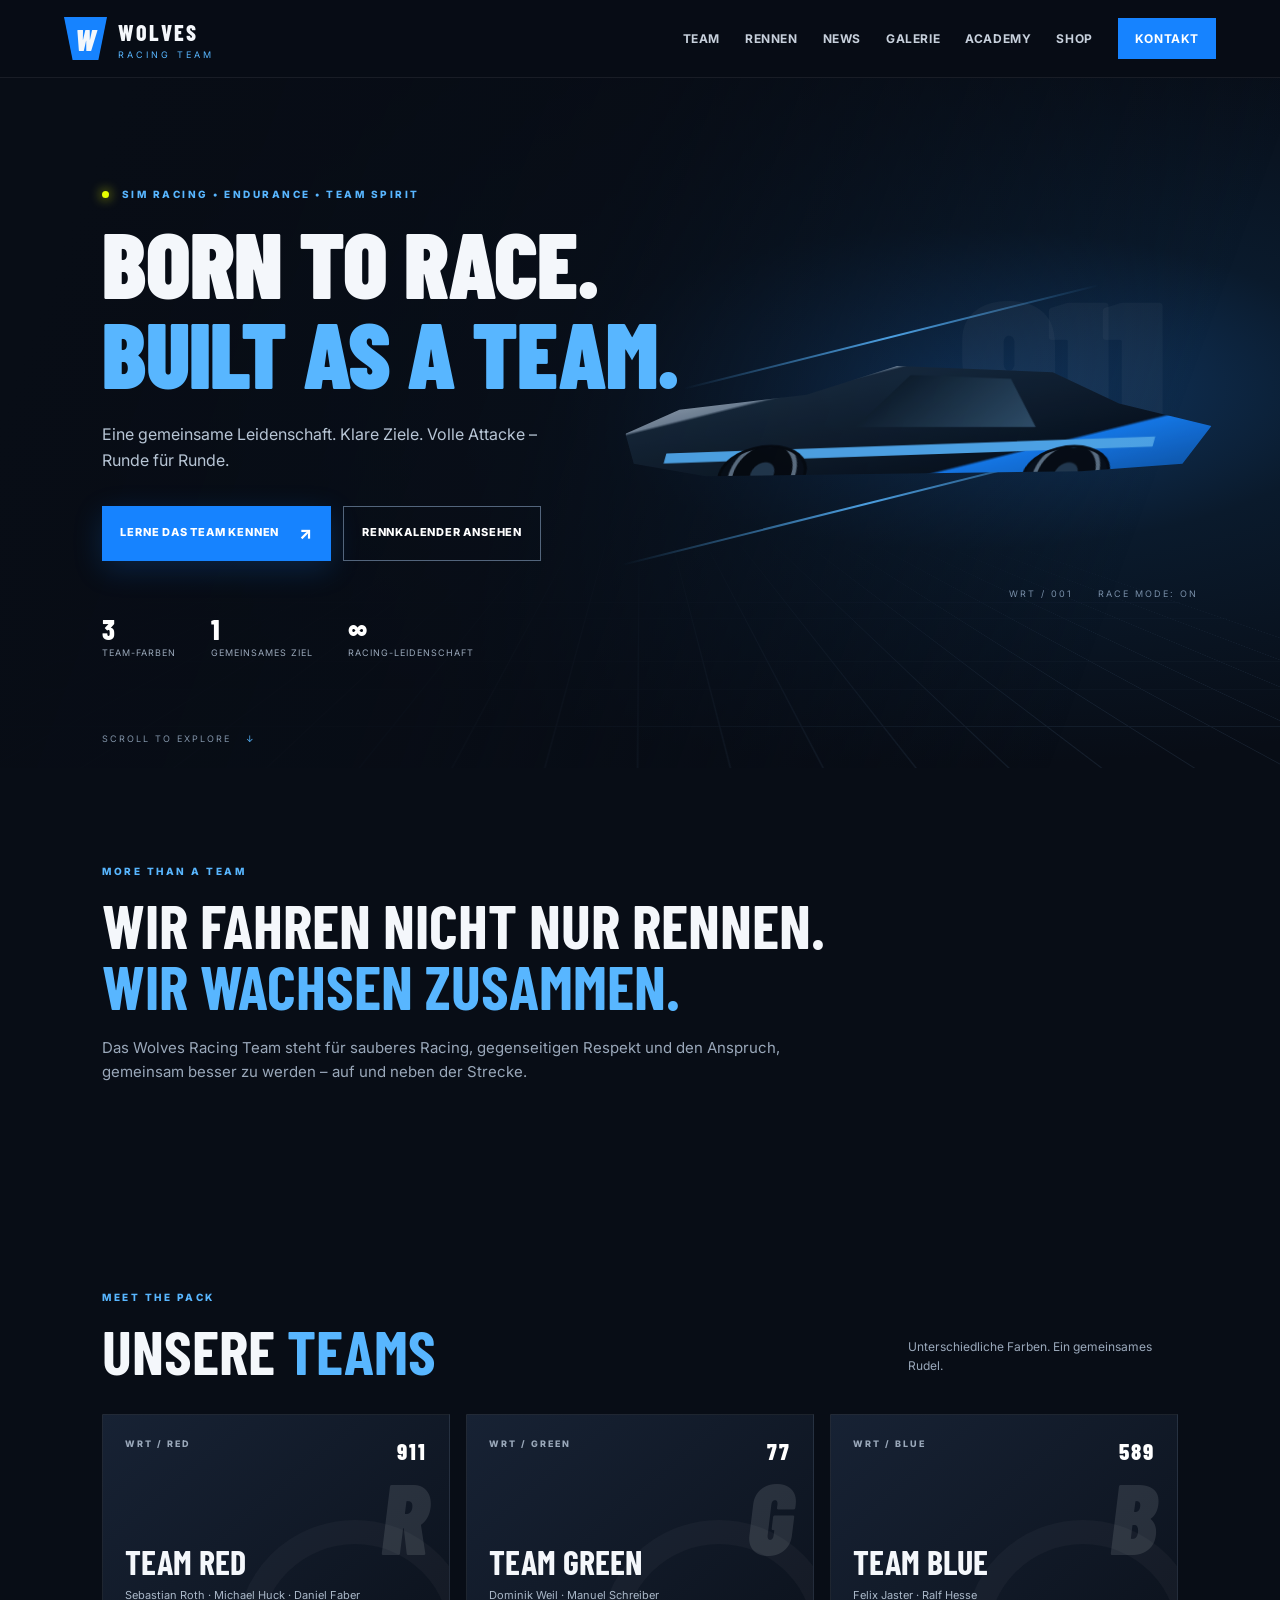
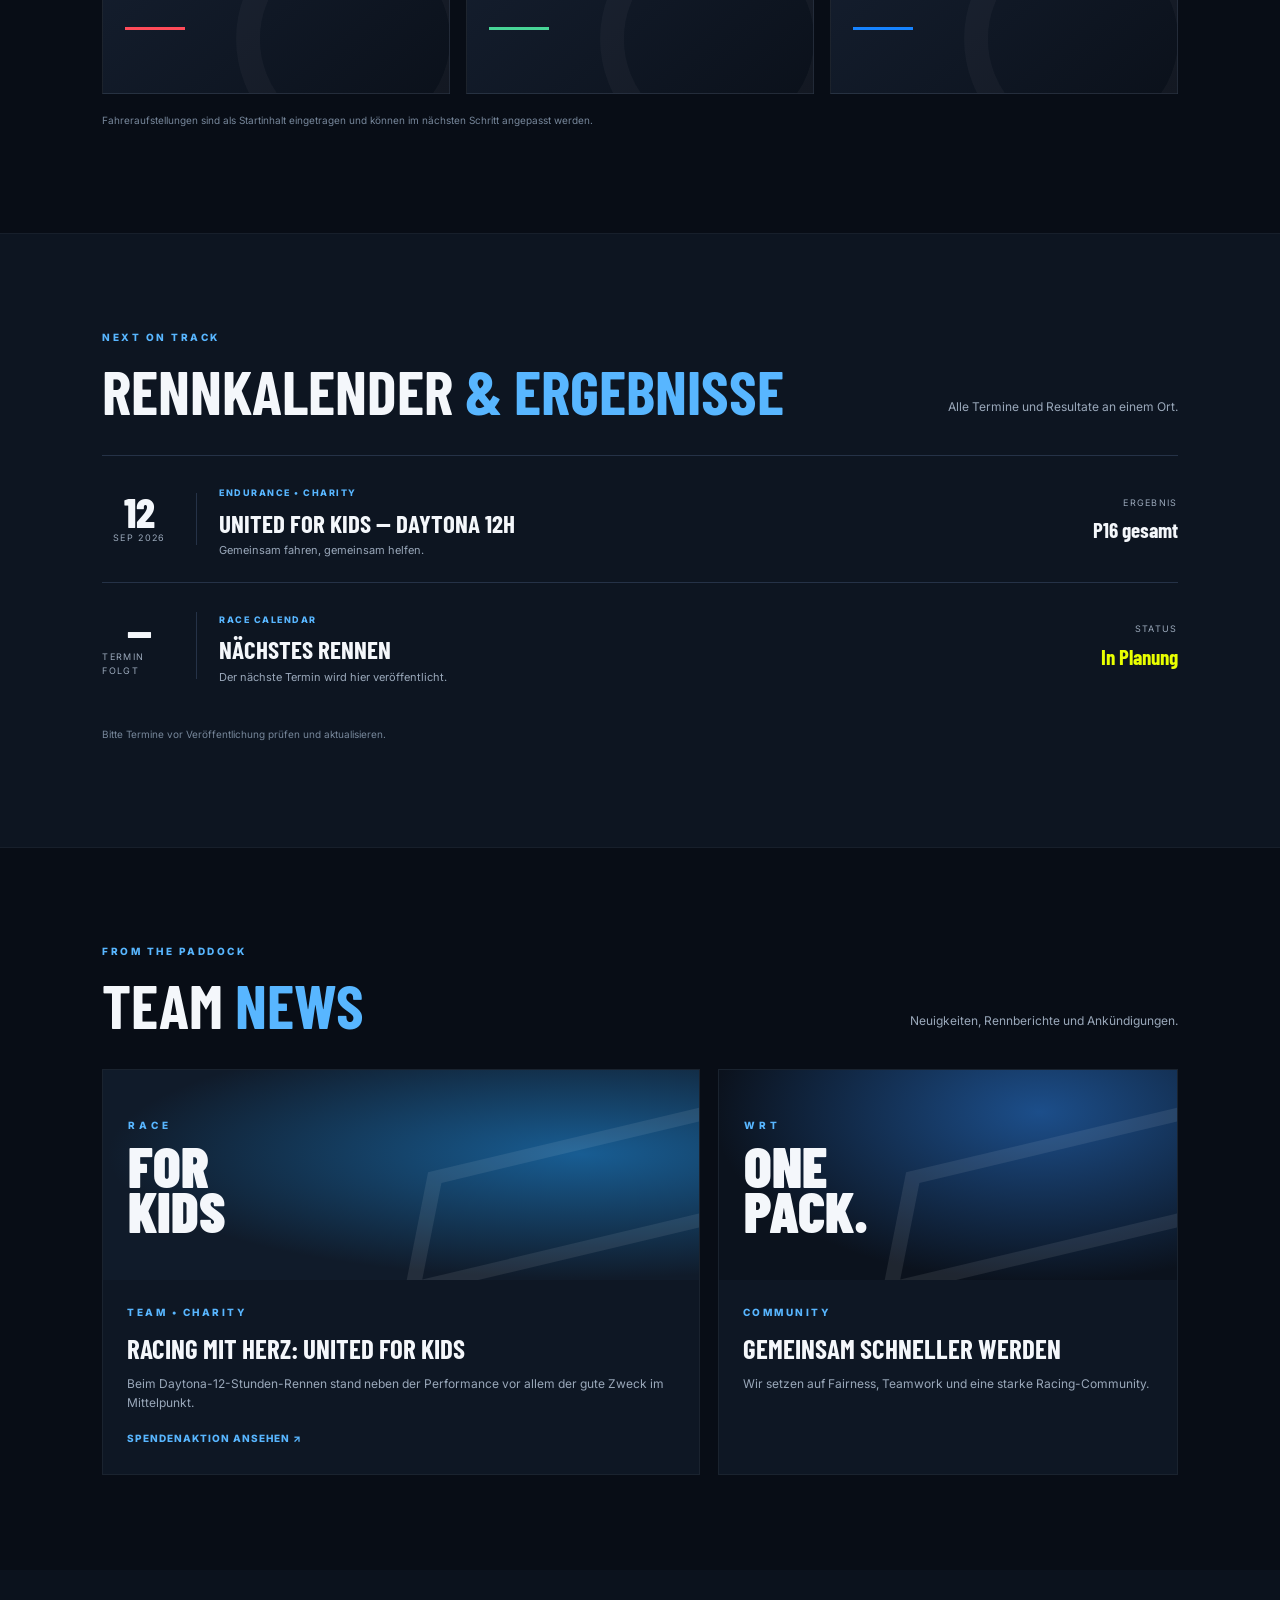
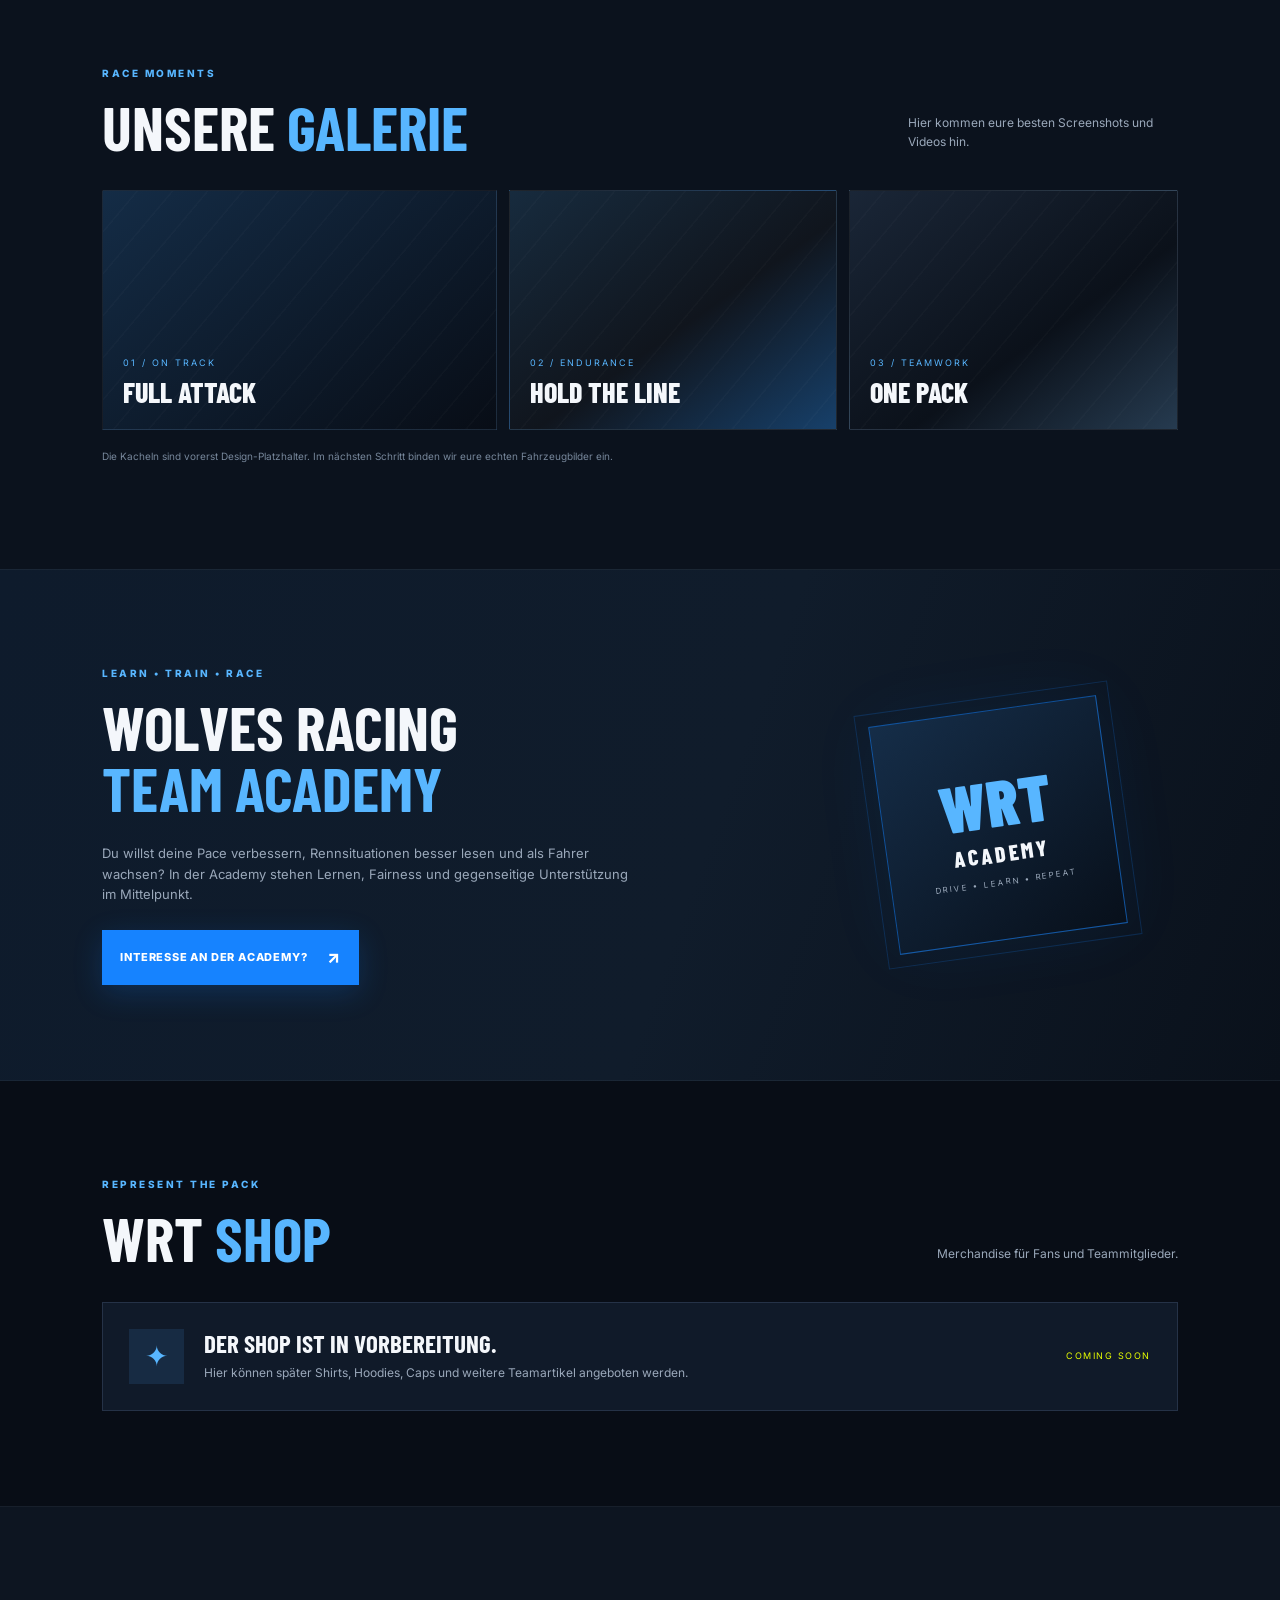
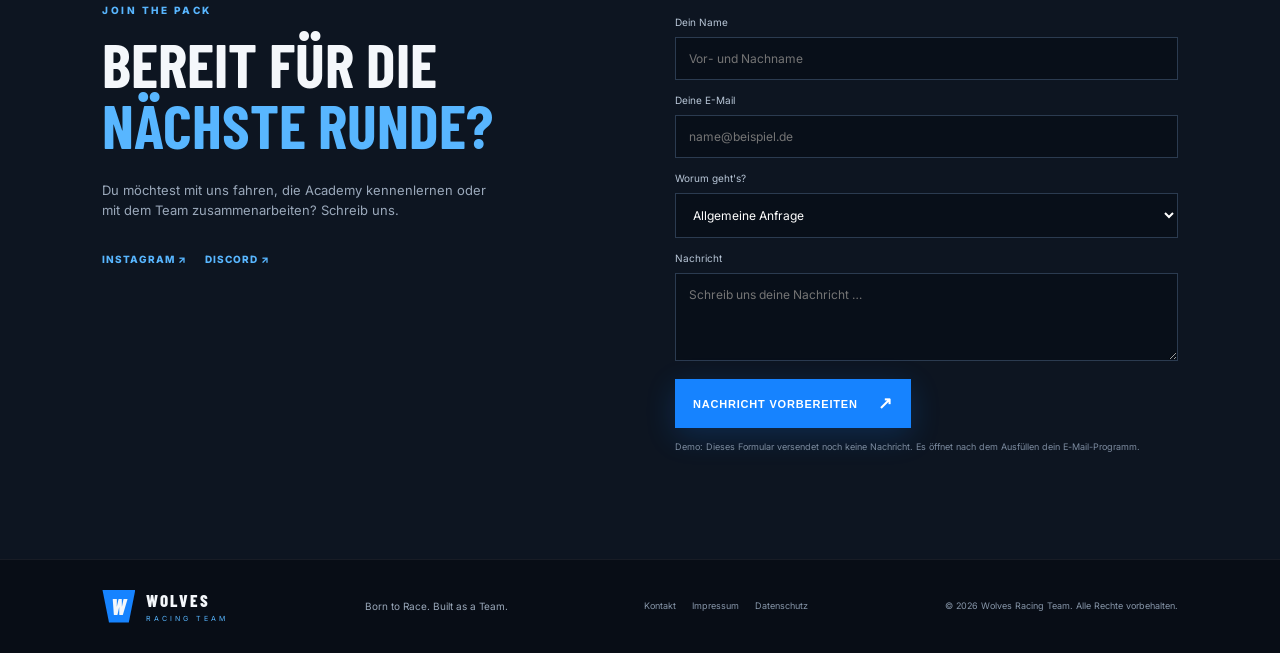
==== index.html @ 98a07db0 "Add files via upload" ====
<!doctype html>
<html lang="de">
<head>
  <meta charset="utf-8">
  <meta name="viewport" content="width=device-width, initial-scale=1">
  <meta name="theme-color" content="#080d16">
  <meta name="description" content="Wolves Racing Team – Sim Racing, Motorsport-Leidenschaft und Teamgeist.">
  <title>Wolves Racing Team | Born to Race</title>
  <link rel="stylesheet" href="styles.css">
</head>
<body>
  <header class="site-header">
    <a class="brand" href="#home" aria-label="Wolves Racing Team Startseite">
      <span class="brand-mark">W</span>
      <span class="brand-copy"><strong>WOLVES</strong><small>RACING TEAM</small></span>
    </a>
    <button class="menu-toggle" aria-expanded="false" aria-controls="main-nav">Menü <span>☰</span></button>
    <nav id="main-nav" class="main-nav">
      <a href="#team">Team</a><a href="#events">Rennen</a><a href="#news">News</a>
      <a href="#gallery">Galerie</a><a href="#academy">Academy</a><a href="#shop">Shop</a><a class="nav-cta" href="#contact">Kontakt</a>
    </nav>
  </header>

  <main>
    <section id="home" class="hero">
      <div class="hero-grid"></div>
      <div class="hero-content">
        <p class="eyebrow"><span class="live-dot"></span> SIM RACING • ENDURANCE • TEAM SPIRIT</p>
        <h1>BORN TO RACE.<br><em>BUILT AS A TEAM.</em></h1>
        <p class="hero-intro">Eine gemeinsame Leidenschaft. Klare Ziele. Volle Attacke – Runde für Runde.</p>
        <div class="hero-actions">
          <a class="button button-primary" href="#team">Lerne das Team kennen <span>↗</span></a>
          <a class="button button-ghost" href="#events">Rennkalender ansehen</a>
        </div>
        <div class="hero-stats">
          <div><strong>3</strong><span>Team-Farben</span></div>
          <div><strong>1</strong><span>Gemeinsames Ziel</span></div>
          <div><strong>∞</strong><span>Racing-Leidenschaft</span></div>
        </div>
      </div>
      <div class="hero-visual" aria-label="Dekorative Rennwagen-Grafik">
        <div class="speed-line speed-line-one"></div><div class="speed-line speed-line-two"></div>
        <div class="car-number">911</div>
        <div class="car-shape"><div class="car-window"></div><div class="car-stripe"></div><div class="car-wheel wheel-one"></div><div class="car-wheel wheel-two"></div></div>
        <div class="visual-caption"><span>WRT / 001</span><span>RACE MODE: ON</span></div>
      </div>
      <a class="scroll-cue" href="#team">SCROLL TO EXPLORE <span>↓</span></a>
    </section>

    <section class="intro section-wrap">
      <p class="eyebrow">MORE THAN A TEAM</p>
      <h2>Wir fahren nicht nur Rennen.<br><span>Wir wachsen zusammen.</span></h2>
      <p class="section-lead">Das Wolves Racing Team steht für sauberes Racing, gegenseitigen Respekt und den Anspruch, gemeinsam besser zu werden – auf und neben der Strecke.</p>
    </section>

    <section id="team" class="section-wrap">
      <div class="section-heading"><div><p class="eyebrow">MEET THE PACK</p><h2>Unsere <span>Teams</span></h2></div><p>Unterschiedliche Farben. Ein gemeinsames Rudel.</p></div>
      <div class="team-grid">
        <article class="team-card red"><div class="team-top"><span>WRT / RED</span><b>911</b></div><div class="team-emblem">R</div><h3>Team Red</h3><p>Sebastian Roth · Michael Huck · Daniel Faber</p><span class="team-line"></span></article>
        <article class="team-card green"><div class="team-top"><span>WRT / GREEN</span><b>77</b></div><div class="team-emblem">G</div><h3>Team Green</h3><p>Dominik Weil · Manuel Schreiber</p><span class="team-line"></span></article>
        <article class="team-card blue"><div class="team-top"><span>WRT / BLUE</span><b>589</b></div><div class="team-emblem">B</div><h3>Team Blue</h3><p>Felix Jaster · Ralf Hesse</p><span class="team-line"></span></article>
      </div>
      <p class="small-note">Fahreraufstellungen sind als Startinhalt eingetragen und können im nächsten Schritt angepasst werden.</p>
    </section>

    <section id="events" class="dark-section">
      <div class="section-wrap">
        <div class="section-heading"><div><p class="eyebrow">NEXT ON TRACK</p><h2>Rennkalender <span>& Ergebnisse</span></h2></div><p>Alle Termine und Resultate an einem Ort.</p></div>
        <div class="event-row"><div class="event-date"><strong>12</strong><span>SEP 2026</span></div><div class="event-main"><span class="event-tag">ENDURANCE • CHARITY</span><h3>United for Kids — Daytona 12H</h3><p>Gemeinsam fahren, gemeinsam helfen.</p></div><div class="event-result"><span>ERGEBNIS</span><strong>P16 gesamt</strong></div></div>
        <div class="event-row"><div class="event-date"><strong>—</strong><span>TERMIN FOLGT</span></div><div class="event-main"><span class="event-tag">RACE CALENDAR</span><h3>Nächstes Rennen</h3><p>Der nächste Termin wird hier veröffentlicht.</p></div><div class="event-result"><span>STATUS</span><strong class="upcoming">In Planung</strong></div></div>
        <p class="small-note">Bitte Termine vor Veröffentlichung prüfen und aktualisieren.</p>
      </div>
    </section>

    <section id="news" class="section-wrap">
      <div class="section-heading"><div><p class="eyebrow">FROM THE PADDOCK</p><h2>Team <span>News</span></h2></div><p>Neuigkeiten, Rennberichte und Ankündigungen.</p></div>
      <div class="news-grid">
        <article class="news-card news-feature"><div class="news-art art-charity"><span>RACE</span><strong>FOR<br>KIDS</strong></div><div class="news-body"><p class="eyebrow">TEAM • CHARITY</p><h3>Racing mit Herz: United for Kids</h3><p>Beim Daytona-12-Stunden-Rennen stand neben der Performance vor allem der gute Zweck im Mittelpunkt.</p><a href="https://betterplace.org/spenden/unitedforkids" target="_blank" rel="noopener">Spendenaktion ansehen ↗</a></div></article>
        <article class="news-card"><div class="news-art art-blue"><span>WRT</span><strong>ONE<br>PACK.</strong></div><div class="news-body"><p class="eyebrow">COMMUNITY</p><h3>Gemeinsam schneller werden</h3><p>Wir setzen auf Fairness, Teamwork und eine starke Racing-Community.</p></div></article>
      </div>
    </section>

    <section id="gallery" class="gallery-section">
      <div class="section-wrap">
        <div class="section-heading"><div><p class="eyebrow">RACE MOMENTS</p><h2>Unsere <span>Galerie</span></h2></div><p>Hier kommen eure besten Screenshots und Videos hin.</p></div>
        <div class="gallery-grid">
          <div class="gallery-tile gallery-one"><span>01 / ON TRACK</span><strong>FULL ATTACK</strong></div>
          <div class="gallery-tile gallery-two"><span>02 / ENDURANCE</span><strong>HOLD THE LINE</strong></div>
          <div class="gallery-tile gallery-three"><span>03 / TEAMWORK</span><strong>ONE PACK</strong></div>
        </div>
        <p class="small-note">Die Kacheln sind vorerst Design-Platzhalter. Im nächsten Schritt binden wir eure echten Fahrzeugbilder ein.</p>
      </div>
    </section>

    <section id="academy" class="academy-section">
      <div class="section-wrap academy-inner"><div><p class="eyebrow">LEARN • TRAIN • RACE</p><h2>Wolves Racing<br><span>Team Academy</span></h2><p>Du willst deine Pace verbessern, Rennsituationen besser lesen und als Fahrer wachsen? In der Academy stehen Lernen, Fairness und gegenseitige Unterstützung im Mittelpunkt.</p><a class="button button-primary" href="#contact">Interesse an der Academy? <span>↗</span></a></div><div class="academy-badge"><span>WRT</span><strong>ACADEMY</strong><small>DRIVE • LEARN • REPEAT</small></div></div>
    </section>

    <section id="shop" class="section-wrap shop-section">
      <div class="section-heading"><div><p class="eyebrow">REPRESENT THE PACK</p><h2>WRT <span>Shop</span></h2></div><p>Merchandise für Fans und Teammitglieder.</p></div>
      <div class="shop-placeholder"><div class="shop-symbol">✦</div><div><h3>Der Shop ist in Vorbereitung.</h3><p>Hier können später Shirts, Hoodies, Caps und weitere Teamartikel angeboten werden.</p></div><span class="coming-soon">COMING SOON</span></div>
    </section>

    <section id="contact" class="contact-section">
      <div class="section-wrap contact-grid">
        <div><p class="eyebrow">JOIN THE PACK</p><h2>Bereit für die<br><span>nächste Runde?</span></h2><p>Du möchtest mit uns fahren, die Academy kennenlernen oder mit dem Team zusammenarbeiten? Schreib uns.</p><div class="social-links"><a href="#" aria-label="Instagram-Link später ergänzen">Instagram ↗</a><a href="#" aria-label="Discord-Link später ergänzen">Discord ↗</a></div></div>
        <form id="contact-form" class="contact-form">
          <label for="name">Dein Name</label><input id="name" name="name" required placeholder="Vor- und Nachname">
          <label for="email">Deine E-Mail</label><input id="email" name="email" type="email" required placeholder="name@beispiel.de">
          <label for="topic">Worum geht's?</label><select id="topic" name="topic"><option>Allgemeine Anfrage</option><option>Academy</option><option>Team / Fahrerbewerbung</option><option>Sponsoring / Kooperation</option><option>Shop</option></select>
          <label for="message">Nachricht</label><textarea id="message" name="message" rows="4" required placeholder="Schreib uns deine Nachricht …"></textarea>
          <button class="button button-primary" type="submit">Nachricht vorbereiten <span>↗</span></button>
          <p class="form-note">Demo: Dieses Formular versendet noch keine Nachricht. Es öffnet nach dem Ausfüllen dein E-Mail-Programm.</p>
        </form>
      </div>
    </section>
  </main>
  <footer class="site-footer"><a class="brand" href="#home"><span class="brand-mark">W</span><span class="brand-copy"><strong>WOLVES</strong><small>RACING TEAM</small></span></a><p>Born to Race. Built as a Team.</p><div><a href="#contact">Kontakt</a><a href="impressum.html">Impressum</a><a href="datenschutz.html">Datenschutz</a></div><small>© <span id="year"></span> Wolves Racing Team. Alle Rechte vorbehalten.</small></footer>
  <script src="script.js"></script>
</body>
</html>
---- styles.css ----
@import url('https://fonts.googleapis.com/css2?family=Barlow+Condensed:wght@500;600;700;800;900&family=Inter:wght@400;500;600;700&display=swap');
:root{--bg:#080d16;--panel:#101a29;--panel2:#0c1420;--text:#f4f7fb;--muted:#9aa8ba;--blue:#1683ff;--blue2:#58b6ff;--line:#253247;--yellow:#e8ff00}
*{box-sizing:border-box}html{scroll-behavior:smooth;scroll-padding-top:86px}body{margin:0;background:var(--bg);color:var(--text);font-family:Inter,Arial,sans-serif;line-height:1.6}a{color:inherit;text-decoration:none}.site-header{height:78px;display:flex;align-items:center;justify-content:space-between;padding:0 5vw;border-bottom:1px solid #ffffff12;background:#080d16f2;position:sticky;top:0;z-index:20;backdrop-filter:blur(16px)}.brand{display:flex;align-items:center;gap:11px}.brand-mark{width:43px;height:43px;display:grid;place-items:center;background:var(--blue);clip-path:polygon(0 0,100% 0,80% 100%,20% 100%);font:900 30px 'Barlow Condensed';font-style:italic}.brand-copy{display:flex;flex-direction:column;line-height:1}.brand-copy strong{font:800 22px 'Barlow Condensed';letter-spacing:2px}.brand-copy small{font-size:9px;letter-spacing:3px;color:var(--blue2);margin-top:5px}.main-nav{display:flex;align-items:center;gap:25px;font-size:12px;font-weight:700;text-transform:uppercase;letter-spacing:.6px}.main-nav a{color:#c7d0dc;transition:.2s}.main-nav a:hover{color:#fff}.main-nav .nav-cta{background:var(--blue);color:#fff;padding:11px 17px}.menu-toggle{display:none;background:none;color:#fff;border:1px solid var(--line);padding:9px 12px}.hero{min-height:690px;position:relative;overflow:hidden;display:flex;align-items:center;padding:80px 8vw;background:radial-gradient(ellipse at 75% 45%,#123c6b 0%,#0a1a2c 30%,#080d16 70%)}.hero:after{content:"";position:absolute;inset:0;background:linear-gradient(110deg,#080d16 8%,#080d16dd 43%,transparent 85%);pointer-events:none}.hero-grid{position:absolute;inset:0;opacity:.17;background-image:linear-gradient(#52749a 1px,transparent 1px),linear-gradient(90deg,#52749a 1px,transparent 1px);background-size:58px 58px;transform:perspective(500px) rotateX(55deg) scale(1.6);transform-origin:bottom;mask-image:linear-gradient(transparent,#000)}.hero-content{position:relative;z-index:2;max-width:660px}.eyebrow{font-size:10px;letter-spacing:2.5px;font-weight:800;color:var(--blue2);text-transform:uppercase;margin:0 0 15px}.live-dot{display:inline-block;width:7px;height:7px;background:var(--yellow);border-radius:50%;margin-right:8px;box-shadow:0 0 12px var(--yellow)}h1,h2,h3,p{margin-top:0}h1,h2,h3{font-family:'Barlow Condensed',Impact,sans-serif;text-transform:uppercase;line-height:.98}h1{font-size:clamp(55px,7.2vw,104px);letter-spacing:-1px;margin:0 0 25px;font-weight:900}h1 em{font-style:normal;color:var(--blue2)}.hero-intro{color:#b7c5d5;max-width:450px;font-size:16px}.hero-actions{display:flex;gap:12px;flex-wrap:wrap;margin:32px 0 50px}.button{display:inline-flex;align-items:center;justify-content:center;gap:20px;padding:14px 18px;font-size:11px;text-transform:uppercase;letter-spacing:.8px;font-weight:800;border:0;cursor:pointer}.button span{font-size:17px}.button-primary{background:var(--blue);color:white;box-shadow:0 8px 30px #1683ff33}.button-primary:hover{background:#3695ff}.button-ghost{border:1px solid #53657c;color:#fff}.hero-stats{display:flex;gap:35px}.hero-stats div{display:flex;flex-direction:column}.hero-stats strong{font:800 29px 'Barlow Condensed';color:white}.hero-stats span{font-size:9px;text-transform:uppercase;letter-spacing:1px;color:var(--muted)}.hero-visual{position:absolute;z-index:1;right:4%;top:22%;width:48%;height:55%;min-height:300px;opacity:.85}.car-shape{position:absolute;top:36%;left:2%;width:95%;height:33%;transform:skewX(-17deg);background:linear-gradient(165deg,#e7eef6 0%,#7f91a5 24%,#17283a 25%,#08101b 68%,#1683ff 69%,#0d4f9e 100%);clip-path:polygon(0 54%,8% 35%,29% 23%,43% 0,70% 5%,83% 30%,100% 48%,97% 78%,80% 84%,16% 88%,3% 78%);filter:drop-shadow(0 22px 15px #000)}.car-window{position:absolute;left:39%;top:7%;width:31%;height:42%;background:linear-gradient(135deg,#07111c,#34526c);clip-path:polygon(22% 0,78% 8%,100% 100%,0 100%)}.car-stripe{position:absolute;top:63%;left:8%;height:8%;width:83%;background:var(--blue2);transform:rotate(-2deg)}.car-wheel{position:absolute;bottom:-9%;width:15%;height:46%;background:radial-gradient(circle,#263b51 0 23%,#06090e 25% 59%,#687a8d 61% 67%,#080d16 70%);border-radius:50%;border:3px solid #05080d}.wheel-one{left:18%}.wheel-two{right:15%}.car-number{position:absolute;right:12%;top:8%;font:900 clamp(100px,17vw,240px)/1 'Barlow Condensed';color:#ffffff0b;letter-spacing:-12px}.speed-line{position:absolute;height:2px;background:linear-gradient(90deg,transparent,var(--blue2),transparent);transform:rotate(-14deg)}.speed-line-one{top:28%;left:10%;width:70%}.speed-line-two{top:72%;left:0;width:82%}.visual-caption{position:absolute;bottom:2%;right:5%;display:flex;gap:25px;color:#8ca4bf;font-size:9px;letter-spacing:2px}.scroll-cue{position:absolute;z-index:3;bottom:22px;left:8vw;color:#8294a9;font-size:9px;letter-spacing:2px}.scroll-cue span{color:var(--blue2);margin-left:10px}.section-wrap{padding:95px 8vw}.intro{max-width:1100px}.intro h2,.section-heading h2,.academy-inner h2,.contact-grid h2{font-size:clamp(38px,5vw,62px);margin:0 0 20px}.intro h2 span,.section-heading h2 span,.academy-inner h2 span,.contact-grid h2 span{color:var(--blue2)}.section-lead{color:var(--muted);max-width:680px;font-size:15px}.section-heading{display:flex;justify-content:space-between;align-items:end;gap:25px;margin-bottom:34px}.section-heading h2{margin-bottom:0}.section-heading>p{max-width:270px;color:var(--muted);font-size:12px;margin:0 0 5px}.team-grid{display:grid;grid-template-columns:repeat(3,1fr);gap:16px}.team-card{position:relative;min-height:280px;padding:22px;background:linear-gradient(140deg,#172234,#0b111b);border:1px solid #ffffff12;overflow:hidden}.team-card:after{content:"";position:absolute;right:-25px;bottom:-65px;width:190px;height:190px;border:24px solid #ffffff08;border-radius:50%}.team-top{display:flex;justify-content:space-between;font-size:9px;letter-spacing:2px;color:var(--muted);font-weight:800}.team-top b{font:800 23px 'Barlow Condensed';color:#fff}.team-emblem{font:900 100px/.9 'Barlow Condensed';font-style:italic;opacity:.11;position:absolute;top:55px;right:20px}.team-card h3{font-size:34px;margin:80px 0 8px}.team-card p{font-size:11px;color:#aab8c9;position:relative;z-index:1}.team-line{display:block;width:60px;height:3px;margin-top:23px;background:var(--blue)}.team-card.red .team-line{background:#ff4b59}.team-card.green .team-line{background:#48d597}.team-card.blue .team-line{background:#1683ff}.small-note{font-size:10px;color:#77879b;margin-top:18px}.dark-section{background:#0d1521;border-top:1px solid #ffffff0b;border-bottom:1px solid #ffffff0b}.event-row{display:grid;grid-template-columns:95px 1fr 130px;gap:22px;align-items:center;padding:22px 0;border-top:1px solid var(--line)}.event-date{display:flex;flex-direction:column;align-items:center;border-right:1px solid var(--line);padding-right:20px}.event-date strong{font:800 42px/.9 'Barlow Condensed'}.event-date span,.event-result span{font-size:9px;color:var(--muted);letter-spacing:1.3px}.event-tag{font-size:9px;color:var(--blue2);letter-spacing:1.5px;font-weight:800}.event-main h3{font-size:25px;margin:7px 0}.event-main p{font-size:11px;color:var(--muted);margin:0}.event-result{display:flex;flex-direction:column;gap:7px;text-align:right}.event-result strong{font:700 21px 'Barlow Condensed'}.event-result .upcoming{color:var(--yellow)}.news-grid{display:grid;grid-template-columns:1.3fr 1fr;gap:18px}.news-card{background:#0e1724;border:1px solid #ffffff0d}.news-art{height:210px;display:flex;flex-direction:column;justify-content:center;padding:25px;position:relative;overflow:hidden;background:radial-gradient(ellipse at 80% 30%,#245c91,#0a1421 68%)}.news-art:after{content:"";position:absolute;width:280px;height:100px;border:15px solid #ffffff15;transform:skewX(-25deg) rotate(-15deg);right:-40px;bottom:20px}.news-art span{font-size:10px;letter-spacing:4px;color:var(--blue2);font-weight:800}.news-art strong{font:900 57px/.8 'Barlow Condensed';margin-top:10px;z-index:1}.art-charity{background:radial-gradient(ellipse at 80% 40%,#185d93,#101b2a 70%)}.art-blue{background:radial-gradient(ellipse at 70% 20%,#1c4e8a,#0b121d 72%)}.news-body{padding:24px}.news-body h3{font-size:27px;margin-bottom:12px}.news-body>p:not(.eyebrow){font-size:12px;color:var(--muted)}.news-body>a{font-size:10px;color:var(--blue2);font-weight:800;text-transform:uppercase;letter-spacing:1px}.gallery-section{background:#0b121d}.gallery-grid{display:grid;grid-template-columns:1.2fr 1fr 1fr;gap:12px}.gallery-tile{min-height:240px;display:flex;flex-direction:column;justify-content:end;padding:20px;background:linear-gradient(145deg,#142c46,#080d16);border:1px solid #ffffff10;position:relative;overflow:hidden}.gallery-tile:before{content:"";position:absolute;inset:0;background:repeating-linear-gradient(130deg,transparent 0 25px,#ffffff05 26px 27px)}.gallery-tile span,.gallery-tile strong{position:relative}.gallery-tile span{font-size:9px;letter-spacing:2px;color:var(--blue2)}.gallery-tile strong{font:800 28px 'Barlow Condensed';margin-top:5px}.gallery-two{background:linear-gradient(145deg,#172b3e,#10151d 55%,#17406a)}.gallery-three{background:linear-gradient(145deg,#1a2637,#0b111a 60%,#263b50)}.academy-section{background:linear-gradient(110deg,#0e1b2c,#101c2b 55%,#0a111b);border-block:1px solid #ffffff0c}.academy-inner{display:grid;grid-template-columns:1.3fr .7fr;align-items:center;gap:50px}.academy-inner>div:first-child>p:not(.eyebrow){max-width:540px;color:var(--muted);font-size:13px;margin:25px 0}.academy-badge{justify-self:center;width:230px;height:230px;border:1px solid #1683ff88;outline:1px solid #1683ff33;outline-offset:12px;transform:rotate(-8deg);display:flex;align-items:center;justify-content:center;flex-direction:column;background:linear-gradient(145deg,#152d48,#08101b);box-shadow:0 0 70px #1683ff12}.academy-badge span{font:900 65px 'Barlow Condensed';color:var(--blue2)}.academy-badge strong{font:800 22px 'Barlow Condensed';letter-spacing:3px}.academy-badge small{font-size:8px;letter-spacing:2px;color:var(--muted);margin-top:10px}.shop-placeholder{display:flex;align-items:center;gap:20px;padding:26px;background:#101a29;border:1px solid var(--line)}.shop-symbol{width:55px;height:55px;display:grid;place-items:center;background:#172b43;color:var(--blue2);font-size:28px}.shop-placeholder h3{font-size:25px;margin-bottom:7px}.shop-placeholder p{font-size:12px;color:var(--muted);margin:0}.coming-soon{margin-left:auto;color:var(--yellow);font-size:9px;letter-spacing:1.5px;white-space:nowrap}.contact-section{background:#0d1521;border-top:1px solid #ffffff0b}.contact-grid{display:grid;grid-template-columns:1fr 1fr;gap:70px}.contact-grid>div:first-child>p:not(.eyebrow){max-width:400px;color:var(--muted);font-size:13px;margin:25px 0}.social-links{display:flex;gap:18px;margin-top:30px}.social-links a{font-size:10px;text-transform:uppercase;letter-spacing:1px;color:var(--blue2);font-weight:800}.contact-form{display:flex;flex-direction:column}.contact-form label{font-size:10px;color:#b8c6d7;margin:12px 0 7px}.contact-form input,.contact-form select,.contact-form textarea{width:100%;background:#080f19;border:1px solid #2b3b50;color:white;padding:13px;font:12px Inter,Arial;border-radius:0}.contact-form input:focus,.contact-form select:focus,.contact-form textarea:focus{outline:1px solid var(--blue)}.contact-form button{margin-top:18px;align-self:flex-start}.form-note{font-size:9px;color:#7d8ca0;margin-top:12px}.site-footer{padding:30px 8vw;display:flex;align-items:center;justify-content:space-between;gap:20px;flex-wrap:wrap;border-top:1px solid #ffffff10}.site-footer>p{font-size:10px;color:var(--muted);margin:0}.site-footer>div{display:flex;gap:16px}.site-footer>div a,.site-footer>small{font-size:9px;color:#8796a9}.site-footer .brand-mark{width:33px;height:33px;font-size:22px}.site-footer .brand-copy strong{font-size:17px}.site-footer .brand-copy small{font-size:7px}
@media(max-width:900px){.main-nav{gap:13px;font-size:10px}.hero-visual{right:-10%;width:58%;opacity:.55}.section-wrap{padding:75px 6vw}.hero{padding:70px 6vw}.team-card{padding:17px}.team-card p{font-size:10px}.contact-grid{gap:35px}}
@media(max-width:700px){.site-header{height:68px;padding:0 5vw}.menu-toggle{display:block}.main-nav{display:none;position:absolute;top:68px;left:0;right:0;background:#080d16;border-bottom:1px solid var(--line);padding:18px 5vw 24px;flex-direction:column;align-items:stretch;gap:0}.main-nav.open{display:flex}.main-nav a{padding:12px 0;border-bottom:1px solid #ffffff0b}.main-nav .nav-cta{padding:12px;margin-top:12px;text-align:center}.hero{min-height:680px;align-items:flex-start;padding-top:70px}.hero:after{background:linear-gradient(100deg,#080d16ee,#080d16b5)}.hero-visual{top:43%;right:-18%;width:100%;height:35%;min-height:210px;opacity:.5}.hero-content{max-width:100%}h1{font-size:clamp(52px,14vw,82px)}.hero-intro{font-size:14px;max-width:350px}.hero-actions{margin-bottom:40px}.hero-stats{gap:20px}.hero-stats strong{font-size:25px}.hero-stats span{font-size:8px;max-width:85px}.scroll-cue{left:6vw}.section-wrap{padding:65px 6vw}.section-heading{display:block}.section-heading>p{margin-top:15px}.team-grid{grid-template-columns:1fr}.team-card{min-height:225px}.team-card h3{margin-top:55px}.event-row{grid-template-columns:65px 1fr;gap:15px}.event-date{padding-right:12px}.event-date strong{font-size:34px}.event-main h3{font-size:22px}.event-result{grid-column:2;text-align:left;flex-direction:row;align-items:center;gap:12px}.news-grid,.gallery-grid,.academy-inner,.contact-grid{grid-template-columns:1fr}.news-art{height:170px}.gallery-tile{min-height:180px}.academy-inner{gap:35px}.academy-badge{width:180px;height:180px;margin:10px auto}.academy-badge span{font-size:50px}.shop-placeholder{align-items:flex-start;flex-wrap:wrap}.shop-placeholder>div:nth-child(2){flex:1;min-width:180px}.coming-soon{margin-left:75px}.contact-grid{gap:40px}.site-footer{padding:28px 6vw;align-items:flex-start;flex-direction:column}.site-footer>div{flex-wrap:wrap}.site-footer>small{line-height:1.5}}
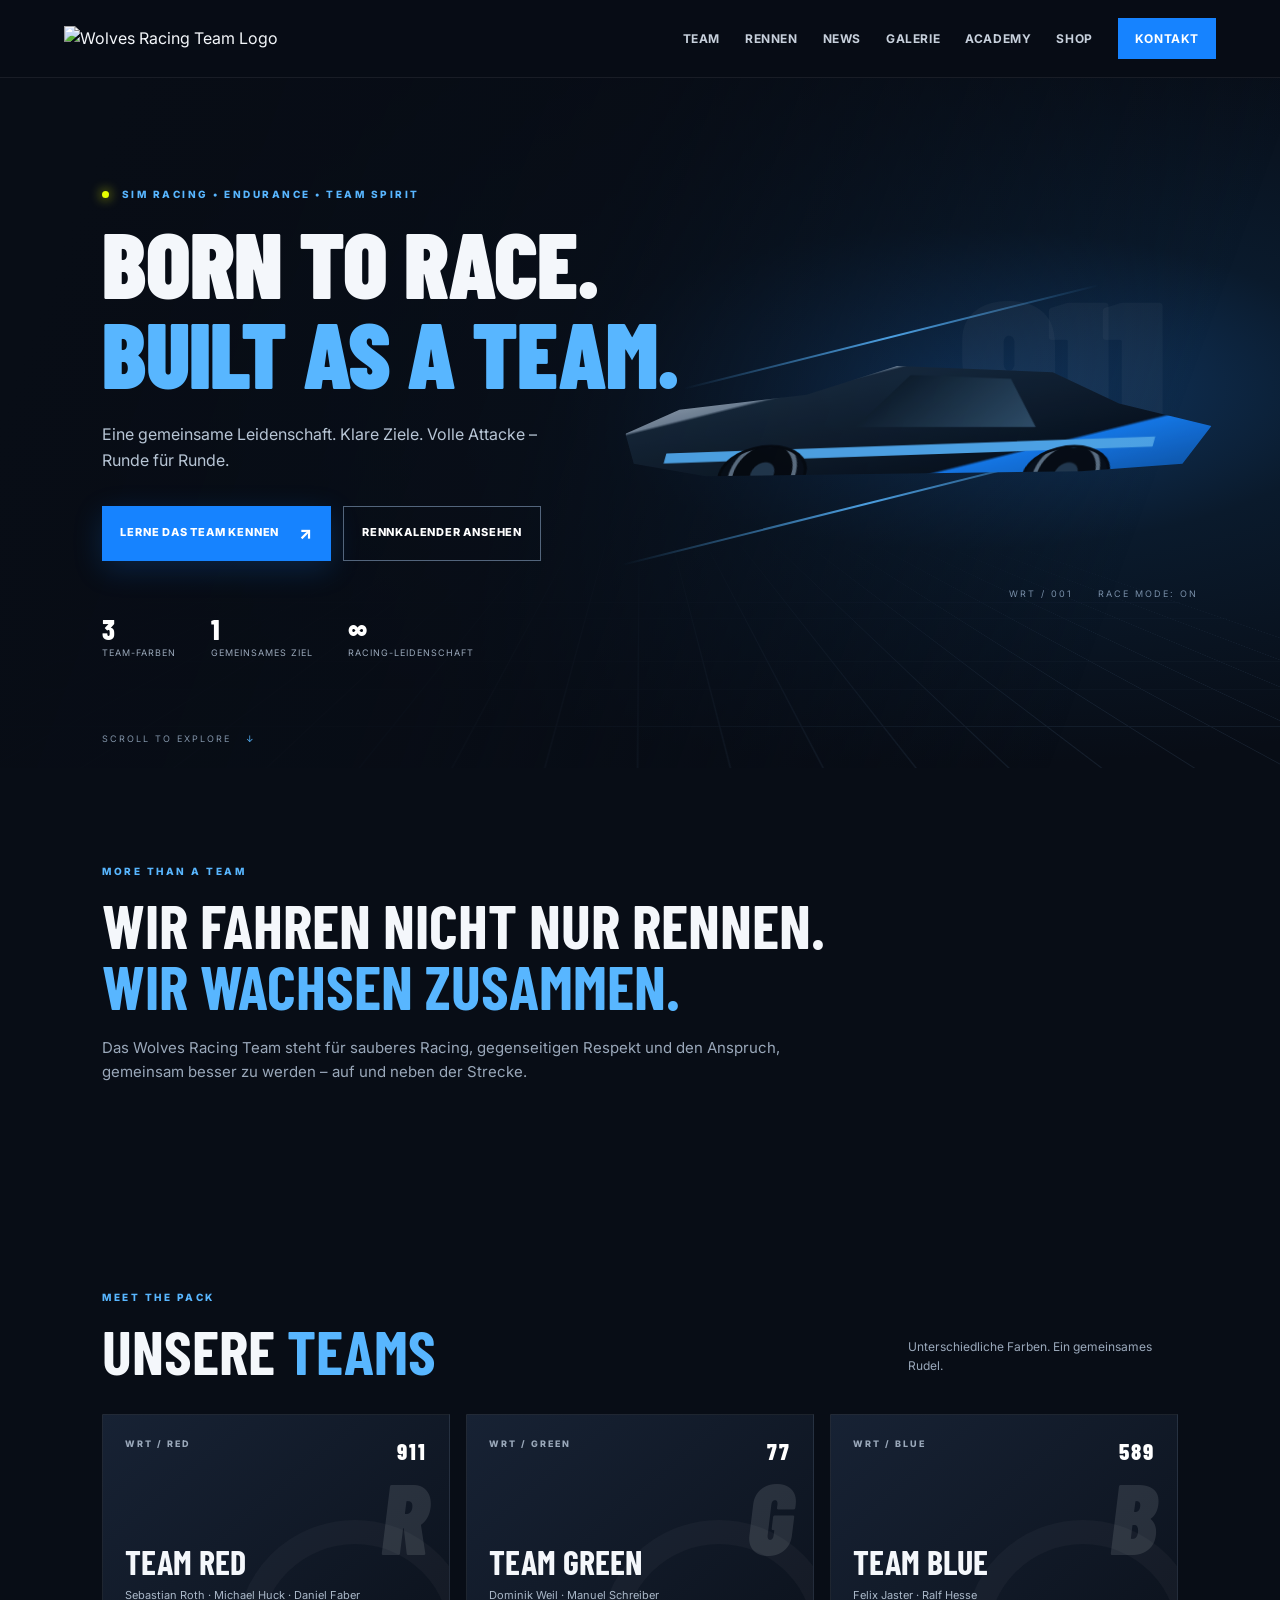
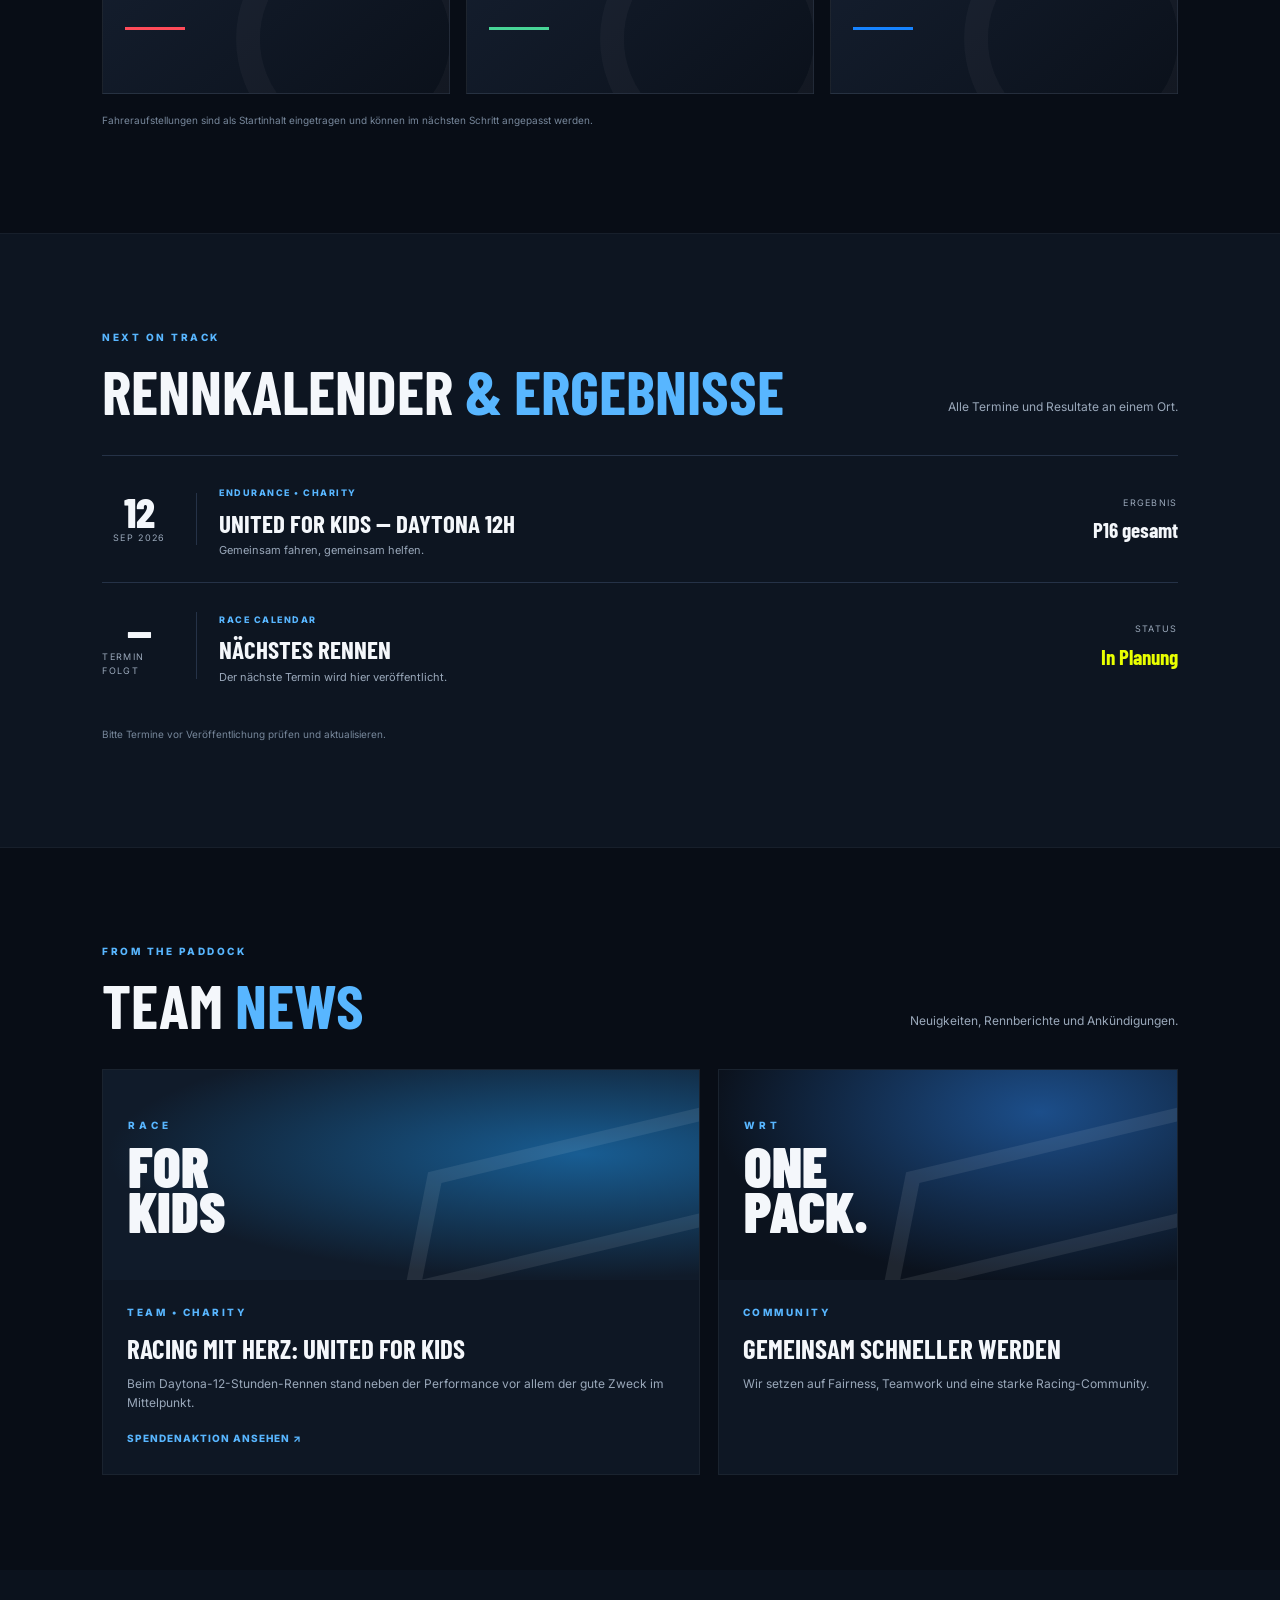
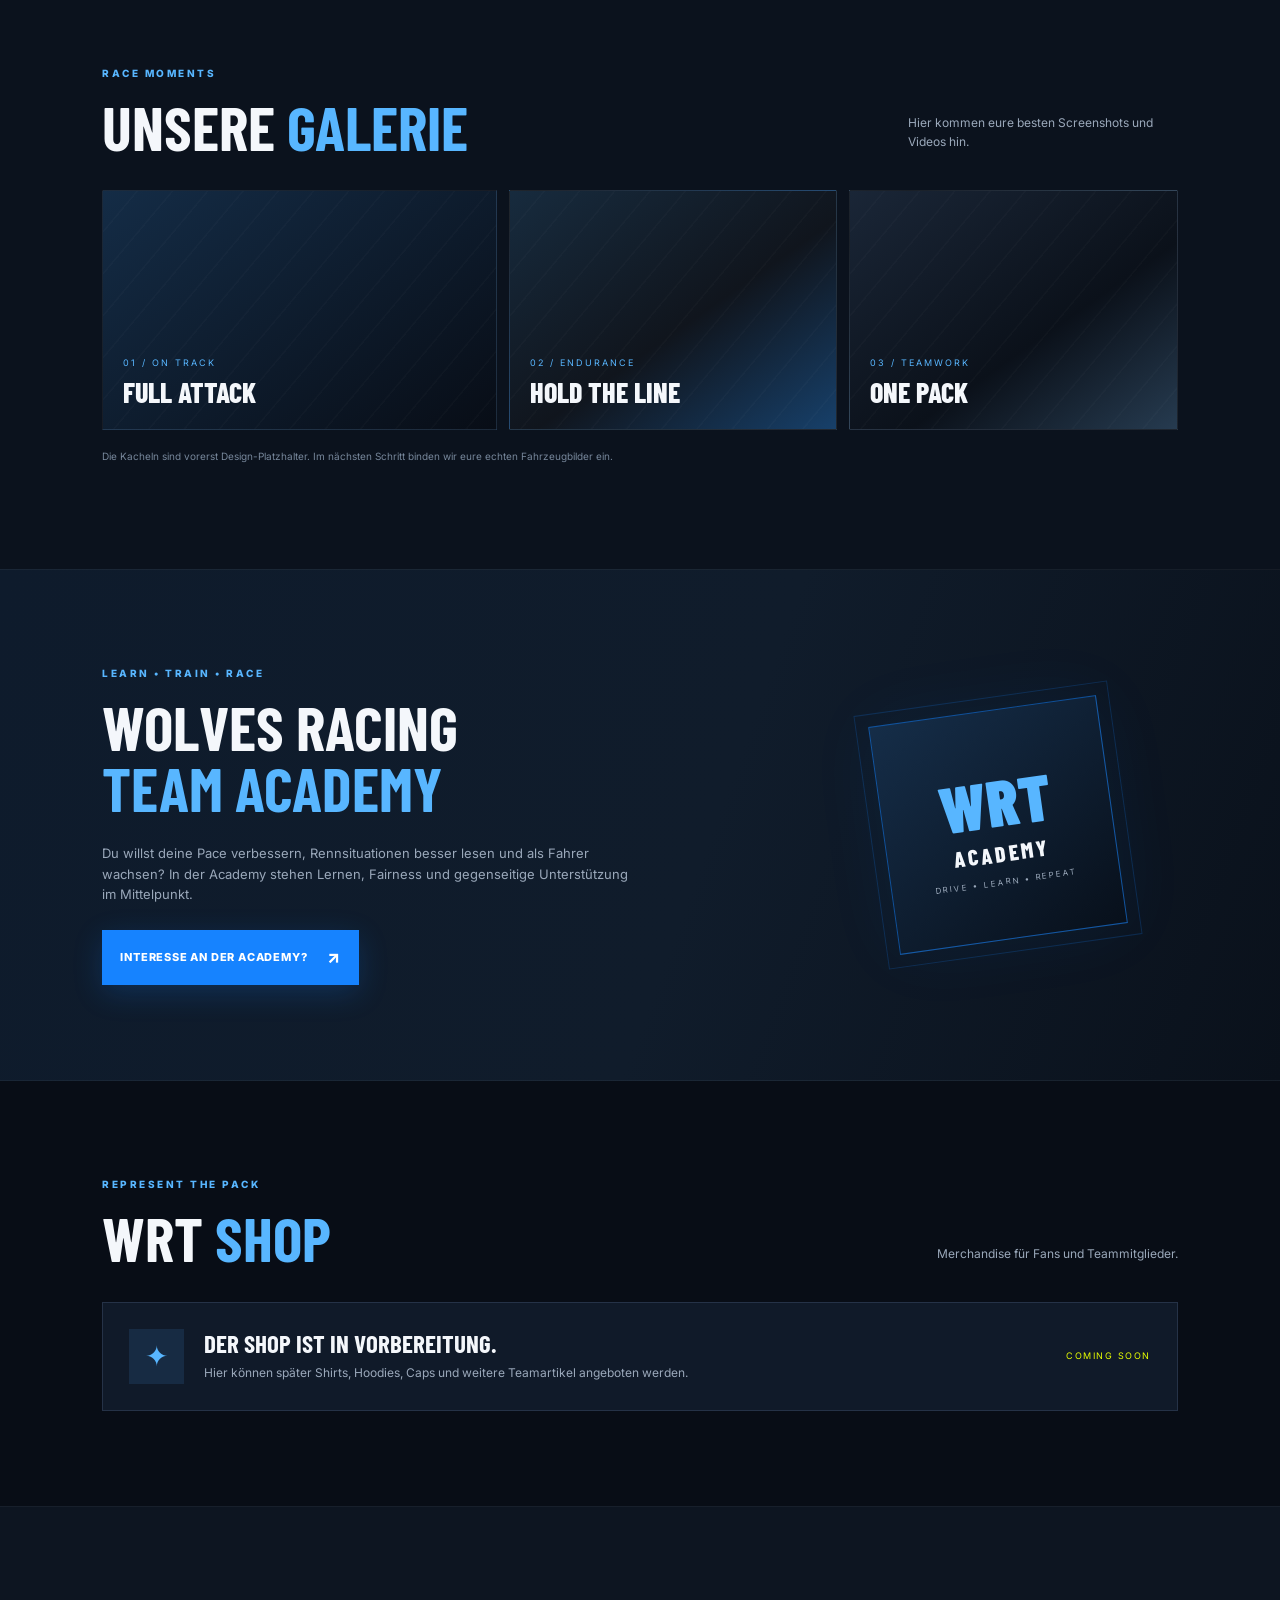
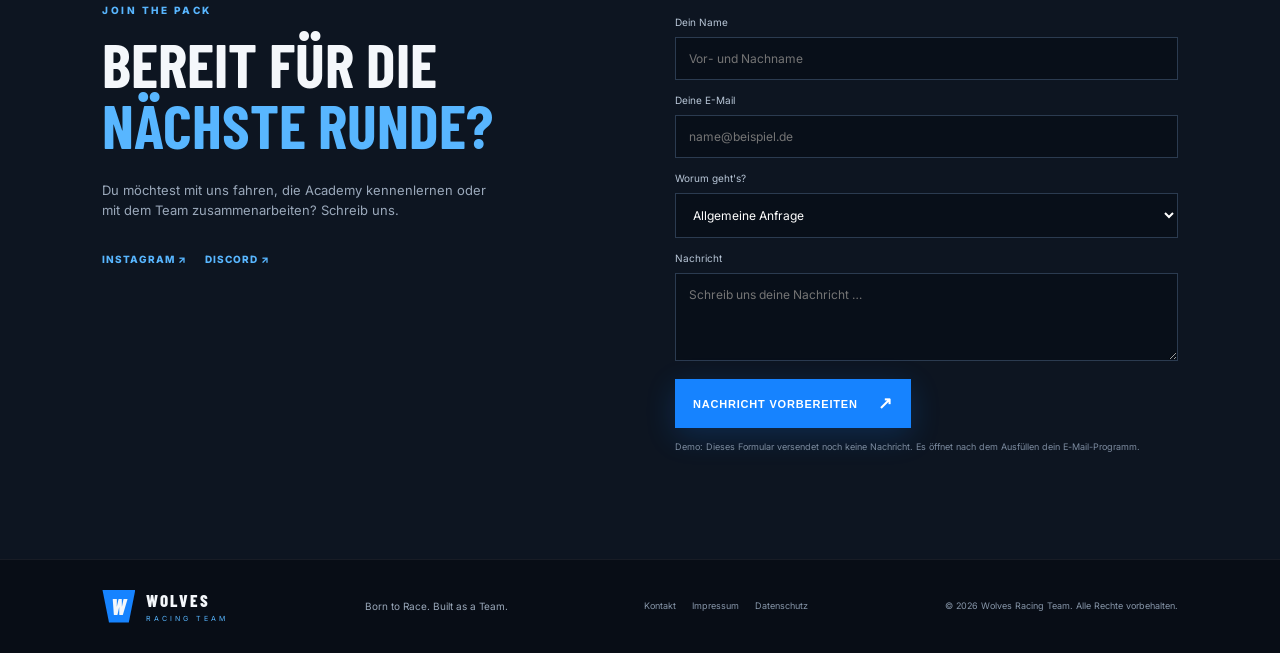
==== commit f6c73714: "Update index.html" ====
--- a/index.html
+++ b/index.html
@@ -11,9 +11,8 @@
 <body>
   <header class="site-header">
     <a class="brand" href="#home" aria-label="Wolves Racing Team Startseite">
-      <span class="brand-mark">W</span>
-      <span class="brand-copy"><strong>WOLVES</strong><small>RACING TEAM</small></span>
-    </a>
+  <img src="wolves-logo.png" alt="Wolves Racing Team Logo" class="brand-logo">
+</a>
     <button class="menu-toggle" aria-expanded="false" aria-controls="main-nav">Menü <span>☰</span></button>
     <nav id="main-nav" class="main-nav">
       <a href="#team">Team</a><a href="#events">Rennen</a><a href="#news">News</a>
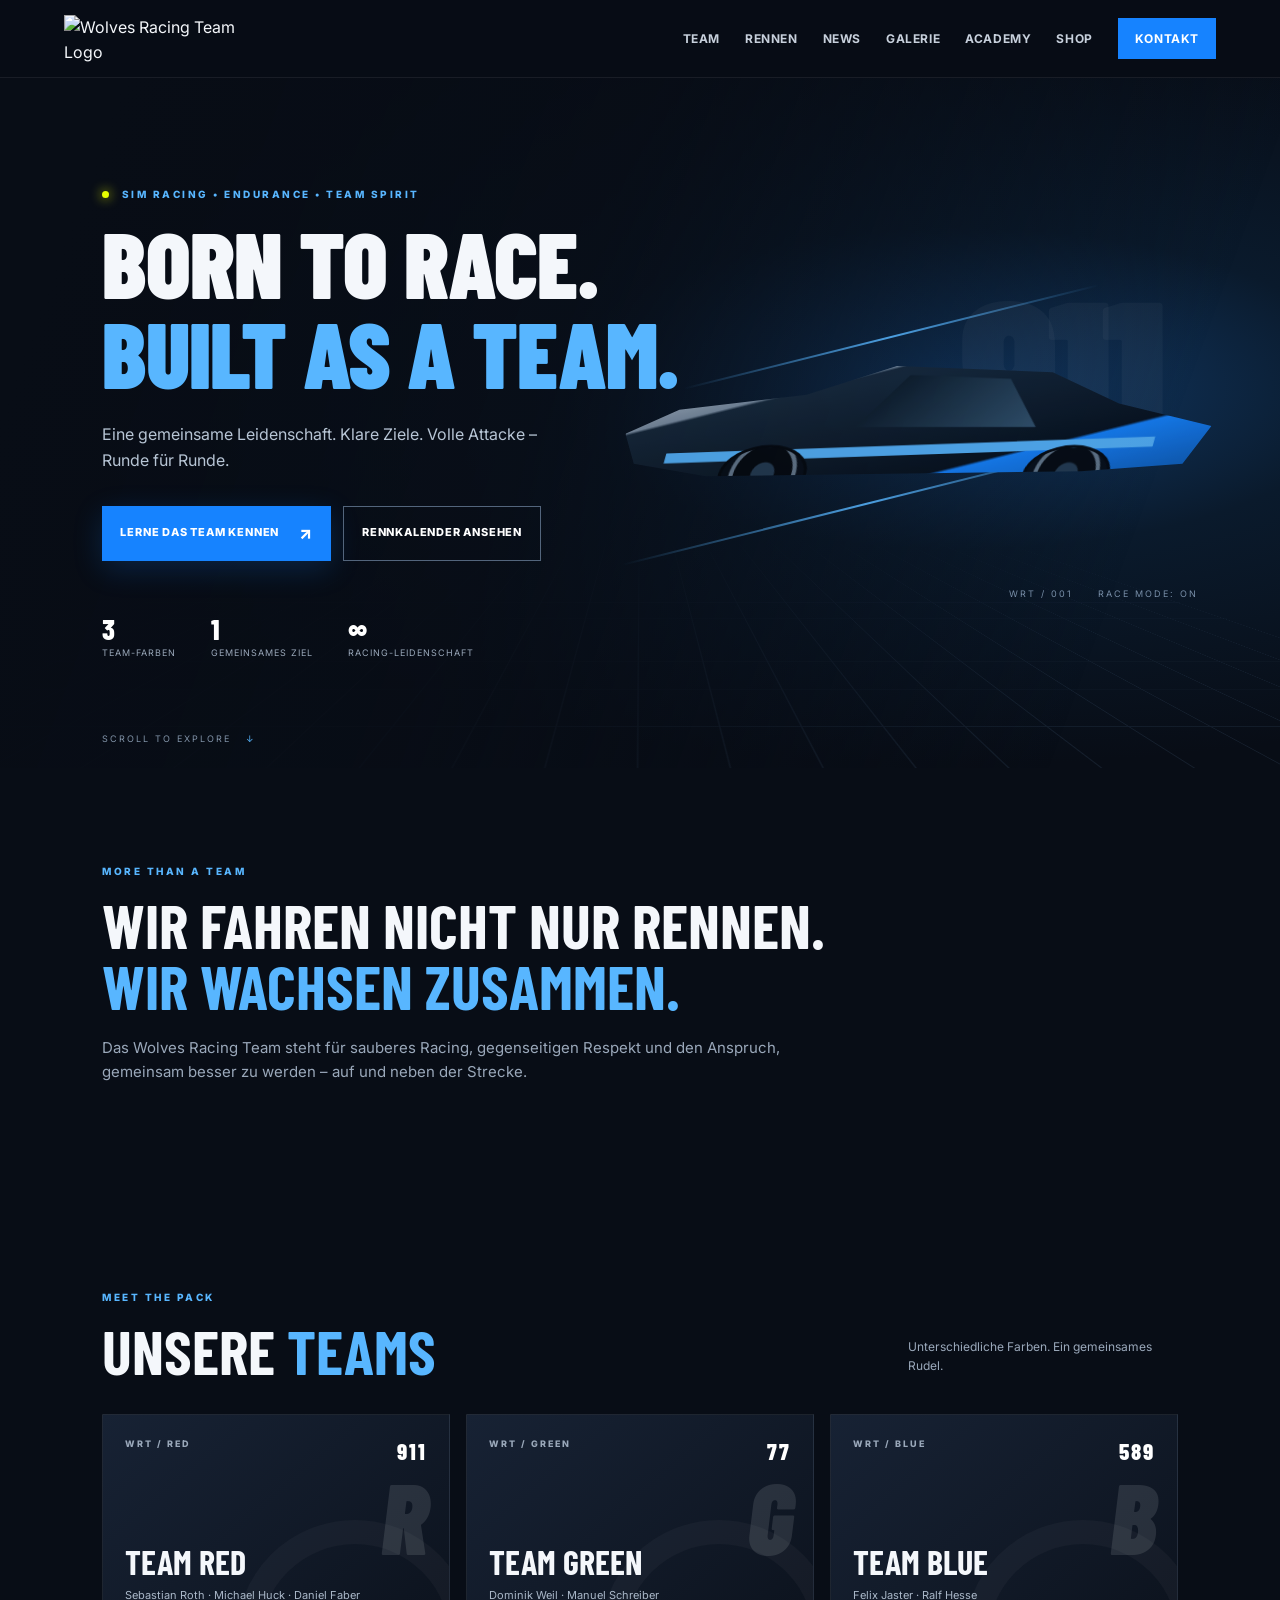
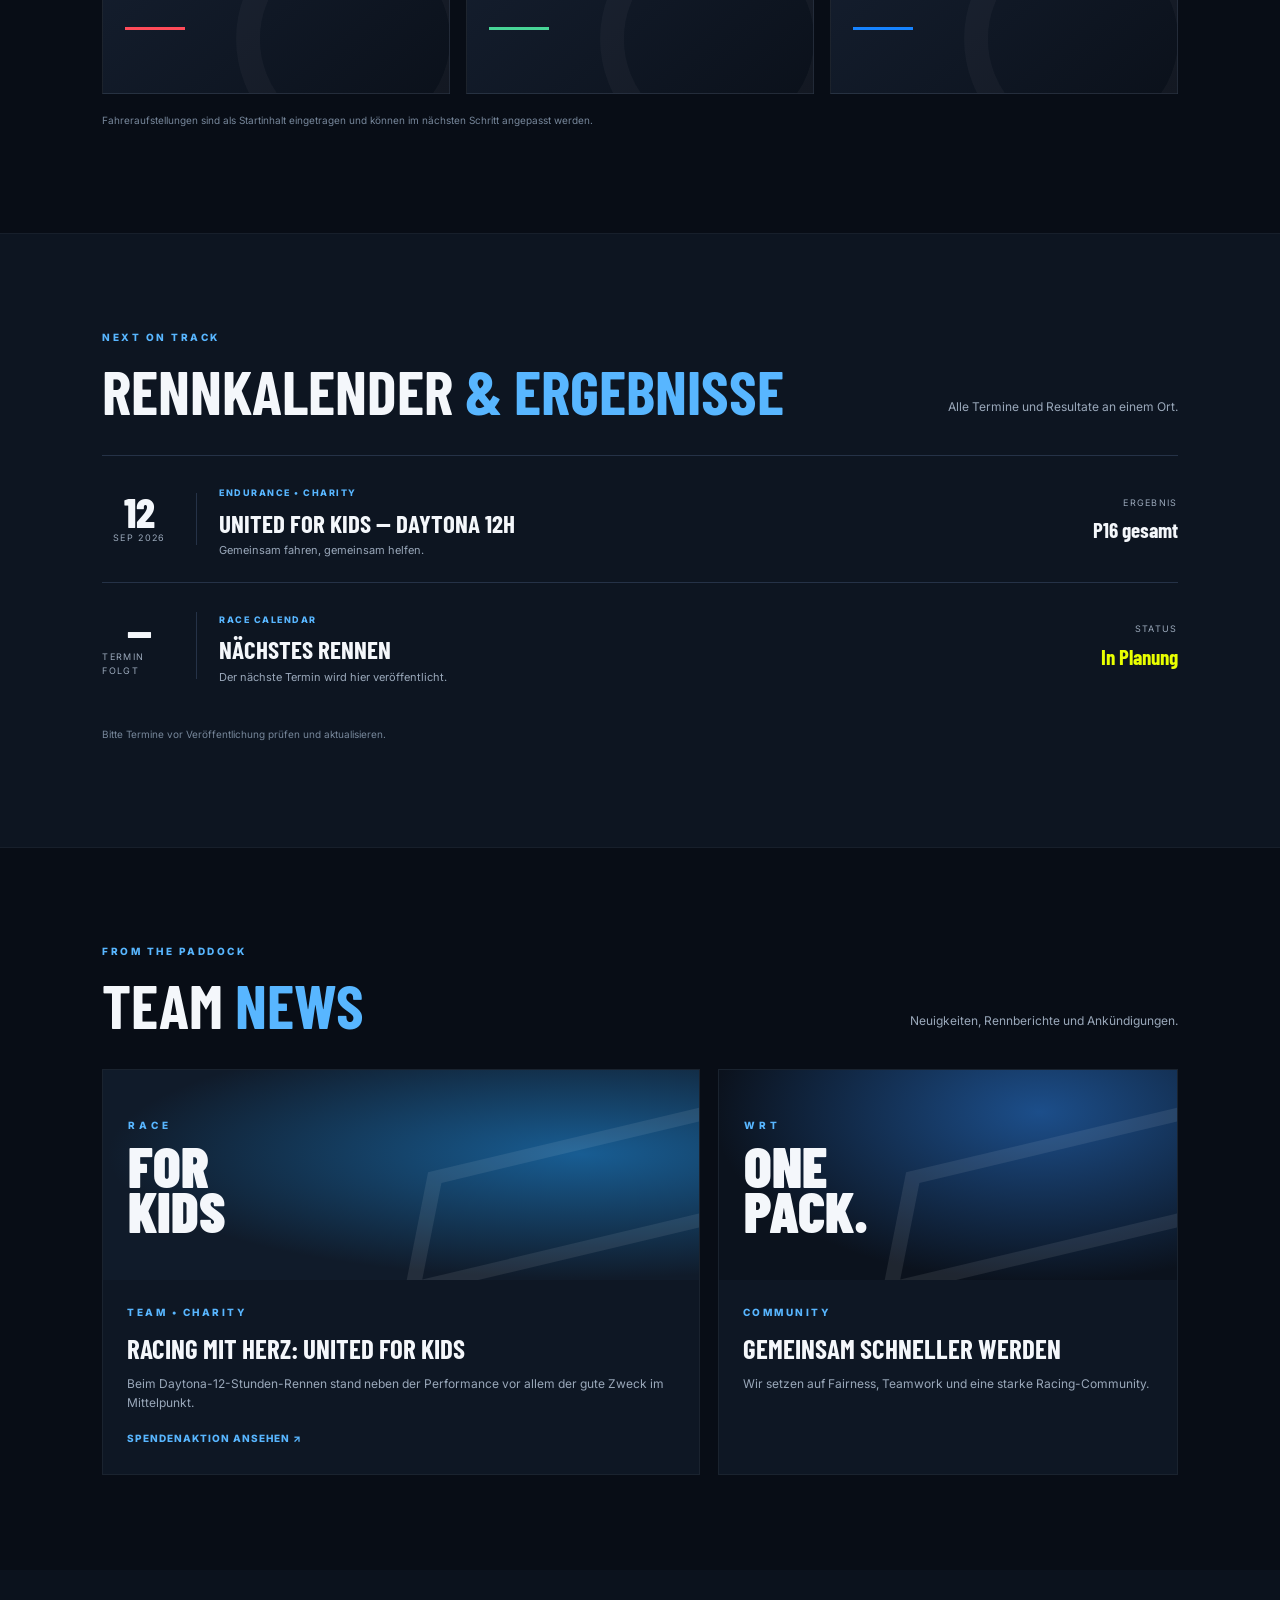
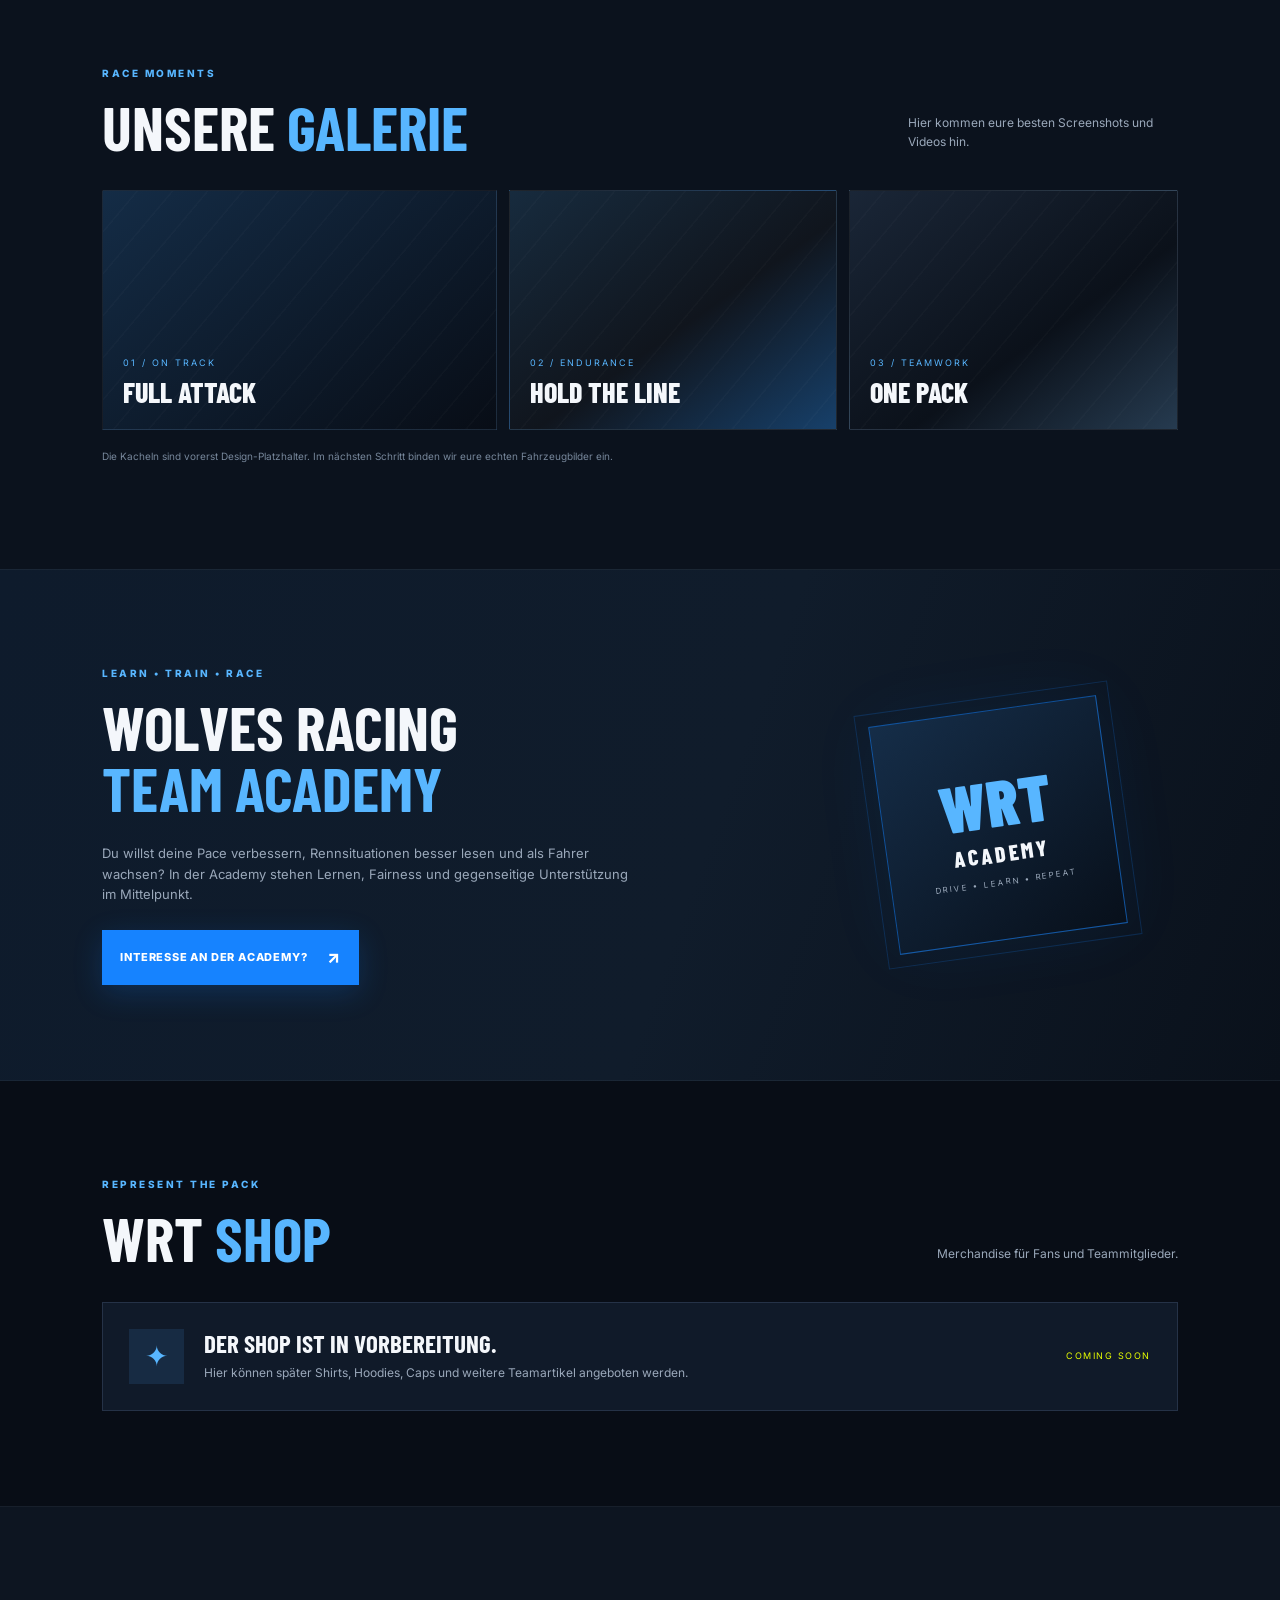
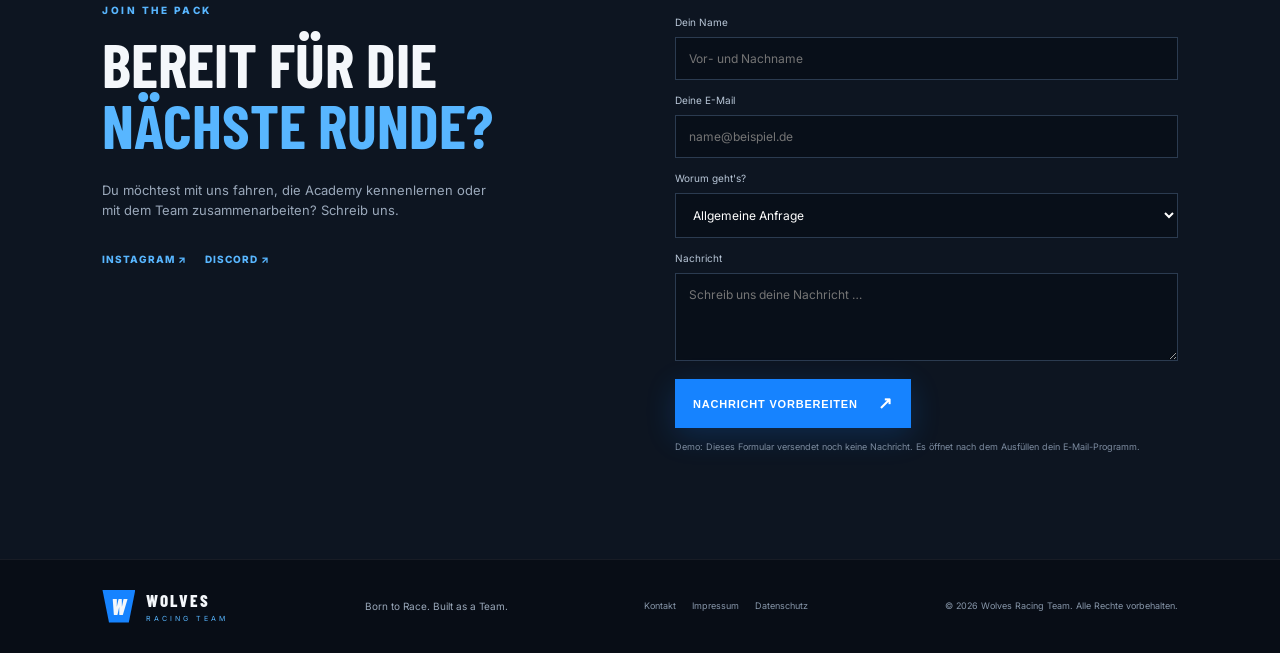
==== commit ce49c081: "Update index.html" ====
--- a/index.html
+++ b/index.html
@@ -12,7 +12,6 @@
   <header class="site-header">
     <a class="brand" href="#home" aria-label="Wolves Racing Team Startseite">
   <img src="wolves-logo.png" alt="Wolves Racing Team Logo" class="brand-logo">
-</a>
     <button class="menu-toggle" aria-expanded="false" aria-controls="main-nav">Menü <span>☰</span></button>
     <nav id="main-nav" class="main-nav">
       <a href="#team">Team</a><a href="#events">Rennen</a><a href="#news">News</a>
--- a/styles.css
+++ b/styles.css
@@ -3,3 +3,24 @@
 *{box-sizing:border-box}html{scroll-behavior:smooth;scroll-padding-top:86px}body{margin:0;background:var(--bg);color:var(--text);font-family:Inter,Arial,sans-serif;line-height:1.6}a{color:inherit;text-decoration:none}.site-header{height:78px;display:flex;align-items:center;justify-content:space-between;padding:0 5vw;border-bottom:1px solid #ffffff12;background:#080d16f2;position:sticky;top:0;z-index:20;backdrop-filter:blur(16px)}.brand{display:flex;align-items:center;gap:11px}.brand-mark{width:43px;height:43px;display:grid;place-items:center;background:var(--blue);clip-path:polygon(0 0,100% 0,80% 100%,20% 100%);font:900 30px 'Barlow Condensed';font-style:italic}.brand-copy{display:flex;flex-direction:column;line-height:1}.brand-copy strong{font:800 22px 'Barlow Condensed';letter-spacing:2px}.brand-copy small{font-size:9px;letter-spacing:3px;color:var(--blue2);margin-top:5px}.main-nav{display:flex;align-items:center;gap:25px;font-size:12px;font-weight:700;text-transform:uppercase;letter-spacing:.6px}.main-nav a{color:#c7d0dc;transition:.2s}.main-nav a:hover{color:#fff}.main-nav .nav-cta{background:var(--blue);color:#fff;padding:11px 17px}.menu-toggle{display:none;background:none;color:#fff;border:1px solid var(--line);padding:9px 12px}.hero{min-height:690px;position:relative;overflow:hidden;display:flex;align-items:center;padding:80px 8vw;background:radial-gradient(ellipse at 75% 45%,#123c6b 0%,#0a1a2c 30%,#080d16 70%)}.hero:after{content:"";position:absolute;inset:0;background:linear-gradient(110deg,#080d16 8%,#080d16dd 43%,transparent 85%);pointer-events:none}.hero-grid{position:absolute;inset:0;opacity:.17;background-image:linear-gradient(#52749a 1px,transparent 1px),linear-gradient(90deg,#52749a 1px,transparent 1px);background-size:58px 58px;transform:perspective(500px) rotateX(55deg) scale(1.6);transform-origin:bottom;mask-image:linear-gradient(transparent,#000)}.hero-content{position:relative;z-index:2;max-width:660px}.eyebrow{font-size:10px;letter-spacing:2.5px;font-weight:800;color:var(--blue2);text-transform:uppercase;margin:0 0 15px}.live-dot{display:inline-block;width:7px;height:7px;background:var(--yellow);border-radius:50%;margin-right:8px;box-shadow:0 0 12px var(--yellow)}h1,h2,h3,p{margin-top:0}h1,h2,h3{font-family:'Barlow Condensed',Impact,sans-serif;text-transform:uppercase;line-height:.98}h1{font-size:clamp(55px,7.2vw,104px);letter-spacing:-1px;margin:0 0 25px;font-weight:900}h1 em{font-style:normal;color:var(--blue2)}.hero-intro{color:#b7c5d5;max-width:450px;font-size:16px}.hero-actions{display:flex;gap:12px;flex-wrap:wrap;margin:32px 0 50px}.button{display:inline-flex;align-items:center;justify-content:center;gap:20px;padding:14px 18px;font-size:11px;text-transform:uppercase;letter-spacing:.8px;font-weight:800;border:0;cursor:pointer}.button span{font-size:17px}.button-primary{background:var(--blue);color:white;box-shadow:0 8px 30px #1683ff33}.button-primary:hover{background:#3695ff}.button-ghost{border:1px solid #53657c;color:#fff}.hero-stats{display:flex;gap:35px}.hero-stats div{display:flex;flex-direction:column}.hero-stats strong{font:800 29px 'Barlow Condensed';color:white}.hero-stats span{font-size:9px;text-transform:uppercase;letter-spacing:1px;color:var(--muted)}.hero-visual{position:absolute;z-index:1;right:4%;top:22%;width:48%;height:55%;min-height:300px;opacity:.85}.car-shape{position:absolute;top:36%;left:2%;width:95%;height:33%;transform:skewX(-17deg);background:linear-gradient(165deg,#e7eef6 0%,#7f91a5 24%,#17283a 25%,#08101b 68%,#1683ff 69%,#0d4f9e 100%);clip-path:polygon(0 54%,8% 35%,29% 23%,43% 0,70% 5%,83% 30%,100% 48%,97% 78%,80% 84%,16% 88%,3% 78%);filter:drop-shadow(0 22px 15px #000)}.car-window{position:absolute;left:39%;top:7%;width:31%;height:42%;background:linear-gradient(135deg,#07111c,#34526c);clip-path:polygon(22% 0,78% 8%,100% 100%,0 100%)}.car-stripe{position:absolute;top:63%;left:8%;height:8%;width:83%;background:var(--blue2);transform:rotate(-2deg)}.car-wheel{position:absolute;bottom:-9%;width:15%;height:46%;background:radial-gradient(circle,#263b51 0 23%,#06090e 25% 59%,#687a8d 61% 67%,#080d16 70%);border-radius:50%;border:3px solid #05080d}.wheel-one{left:18%}.wheel-two{right:15%}.car-number{position:absolute;right:12%;top:8%;font:900 clamp(100px,17vw,240px)/1 'Barlow Condensed';color:#ffffff0b;letter-spacing:-12px}.speed-line{position:absolute;height:2px;background:linear-gradient(90deg,transparent,var(--blue2),transparent);transform:rotate(-14deg)}.speed-line-one{top:28%;left:10%;width:70%}.speed-line-two{top:72%;left:0;width:82%}.visual-caption{position:absolute;bottom:2%;right:5%;display:flex;gap:25px;color:#8ca4bf;font-size:9px;letter-spacing:2px}.scroll-cue{position:absolute;z-index:3;bottom:22px;left:8vw;color:#8294a9;font-size:9px;letter-spacing:2px}.scroll-cue span{color:var(--blue2);margin-left:10px}.section-wrap{padding:95px 8vw}.intro{max-width:1100px}.intro h2,.section-heading h2,.academy-inner h2,.contact-grid h2{font-size:clamp(38px,5vw,62px);margin:0 0 20px}.intro h2 span,.section-heading h2 span,.academy-inner h2 span,.contact-grid h2 span{color:var(--blue2)}.section-lead{color:var(--muted);max-width:680px;font-size:15px}.section-heading{display:flex;justify-content:space-between;align-items:end;gap:25px;margin-bottom:34px}.section-heading h2{margin-bottom:0}.section-heading>p{max-width:270px;color:var(--muted);font-size:12px;margin:0 0 5px}.team-grid{display:grid;grid-template-columns:repeat(3,1fr);gap:16px}.team-card{position:relative;min-height:280px;padding:22px;background:linear-gradient(140deg,#172234,#0b111b);border:1px solid #ffffff12;overflow:hidden}.team-card:after{content:"";position:absolute;right:-25px;bottom:-65px;width:190px;height:190px;border:24px solid #ffffff08;border-radius:50%}.team-top{display:flex;justify-content:space-between;font-size:9px;letter-spacing:2px;color:var(--muted);font-weight:800}.team-top b{font:800 23px 'Barlow Condensed';color:#fff}.team-emblem{font:900 100px/.9 'Barlow Condensed';font-style:italic;opacity:.11;position:absolute;top:55px;right:20px}.team-card h3{font-size:34px;margin:80px 0 8px}.team-card p{font-size:11px;color:#aab8c9;position:relative;z-index:1}.team-line{display:block;width:60px;height:3px;margin-top:23px;background:var(--blue)}.team-card.red .team-line{background:#ff4b59}.team-card.green .team-line{background:#48d597}.team-card.blue .team-line{background:#1683ff}.small-note{font-size:10px;color:#77879b;margin-top:18px}.dark-section{background:#0d1521;border-top:1px solid #ffffff0b;border-bottom:1px solid #ffffff0b}.event-row{display:grid;grid-template-columns:95px 1fr 130px;gap:22px;align-items:center;padding:22px 0;border-top:1px solid var(--line)}.event-date{display:flex;flex-direction:column;align-items:center;border-right:1px solid var(--line);padding-right:20px}.event-date strong{font:800 42px/.9 'Barlow Condensed'}.event-date span,.event-result span{font-size:9px;color:var(--muted);letter-spacing:1.3px}.event-tag{font-size:9px;color:var(--blue2);letter-spacing:1.5px;font-weight:800}.event-main h3{font-size:25px;margin:7px 0}.event-main p{font-size:11px;color:var(--muted);margin:0}.event-result{display:flex;flex-direction:column;gap:7px;text-align:right}.event-result strong{font:700 21px 'Barlow Condensed'}.event-result .upcoming{color:var(--yellow)}.news-grid{display:grid;grid-template-columns:1.3fr 1fr;gap:18px}.news-card{background:#0e1724;border:1px solid #ffffff0d}.news-art{height:210px;display:flex;flex-direction:column;justify-content:center;padding:25px;position:relative;overflow:hidden;background:radial-gradient(ellipse at 80% 30%,#245c91,#0a1421 68%)}.news-art:after{content:"";position:absolute;width:280px;height:100px;border:15px solid #ffffff15;transform:skewX(-25deg) rotate(-15deg);right:-40px;bottom:20px}.news-art span{font-size:10px;letter-spacing:4px;color:var(--blue2);font-weight:800}.news-art strong{font:900 57px/.8 'Barlow Condensed';margin-top:10px;z-index:1}.art-charity{background:radial-gradient(ellipse at 80% 40%,#185d93,#101b2a 70%)}.art-blue{background:radial-gradient(ellipse at 70% 20%,#1c4e8a,#0b121d 72%)}.news-body{padding:24px}.news-body h3{font-size:27px;margin-bottom:12px}.news-body>p:not(.eyebrow){font-size:12px;color:var(--muted)}.news-body>a{font-size:10px;color:var(--blue2);font-weight:800;text-transform:uppercase;letter-spacing:1px}.gallery-section{background:#0b121d}.gallery-grid{display:grid;grid-template-columns:1.2fr 1fr 1fr;gap:12px}.gallery-tile{min-height:240px;display:flex;flex-direction:column;justify-content:end;padding:20px;background:linear-gradient(145deg,#142c46,#080d16);border:1px solid #ffffff10;position:relative;overflow:hidden}.gallery-tile:before{content:"";position:absolute;inset:0;background:repeating-linear-gradient(130deg,transparent 0 25px,#ffffff05 26px 27px)}.gallery-tile span,.gallery-tile strong{position:relative}.gallery-tile span{font-size:9px;letter-spacing:2px;color:var(--blue2)}.gallery-tile strong{font:800 28px 'Barlow Condensed';margin-top:5px}.gallery-two{background:linear-gradient(145deg,#172b3e,#10151d 55%,#17406a)}.gallery-three{background:linear-gradient(145deg,#1a2637,#0b111a 60%,#263b50)}.academy-section{background:linear-gradient(110deg,#0e1b2c,#101c2b 55%,#0a111b);border-block:1px solid #ffffff0c}.academy-inner{display:grid;grid-template-columns:1.3fr .7fr;align-items:center;gap:50px}.academy-inner>div:first-child>p:not(.eyebrow){max-width:540px;color:var(--muted);font-size:13px;margin:25px 0}.academy-badge{justify-self:center;width:230px;height:230px;border:1px solid #1683ff88;outline:1px solid #1683ff33;outline-offset:12px;transform:rotate(-8deg);display:flex;align-items:center;justify-content:center;flex-direction:column;background:linear-gradient(145deg,#152d48,#08101b);box-shadow:0 0 70px #1683ff12}.academy-badge span{font:900 65px 'Barlow Condensed';color:var(--blue2)}.academy-badge strong{font:800 22px 'Barlow Condensed';letter-spacing:3px}.academy-badge small{font-size:8px;letter-spacing:2px;color:var(--muted);margin-top:10px}.shop-placeholder{display:flex;align-items:center;gap:20px;padding:26px;background:#101a29;border:1px solid var(--line)}.shop-symbol{width:55px;height:55px;display:grid;place-items:center;background:#172b43;color:var(--blue2);font-size:28px}.shop-placeholder h3{font-size:25px;margin-bottom:7px}.shop-placeholder p{font-size:12px;color:var(--muted);margin:0}.coming-soon{margin-left:auto;color:var(--yellow);font-size:9px;letter-spacing:1.5px;white-space:nowrap}.contact-section{background:#0d1521;border-top:1px solid #ffffff0b}.contact-grid{display:grid;grid-template-columns:1fr 1fr;gap:70px}.contact-grid>div:first-child>p:not(.eyebrow){max-width:400px;color:var(--muted);font-size:13px;margin:25px 0}.social-links{display:flex;gap:18px;margin-top:30px}.social-links a{font-size:10px;text-transform:uppercase;letter-spacing:1px;color:var(--blue2);font-weight:800}.contact-form{display:flex;flex-direction:column}.contact-form label{font-size:10px;color:#b8c6d7;margin:12px 0 7px}.contact-form input,.contact-form select,.contact-form textarea{width:100%;background:#080f19;border:1px solid #2b3b50;color:white;padding:13px;font:12px Inter,Arial;border-radius:0}.contact-form input:focus,.contact-form select:focus,.contact-form textarea:focus{outline:1px solid var(--blue)}.contact-form button{margin-top:18px;align-self:flex-start}.form-note{font-size:9px;color:#7d8ca0;margin-top:12px}.site-footer{padding:30px 8vw;display:flex;align-items:center;justify-content:space-between;gap:20px;flex-wrap:wrap;border-top:1px solid #ffffff10}.site-footer>p{font-size:10px;color:var(--muted);margin:0}.site-footer>div{display:flex;gap:16px}.site-footer>div a,.site-footer>small{font-size:9px;color:#8796a9}.site-footer .brand-mark{width:33px;height:33px;font-size:22px}.site-footer .brand-copy strong{font-size:17px}.site-footer .brand-copy small{font-size:7px}
 @media(max-width:900px){.main-nav{gap:13px;font-size:10px}.hero-visual{right:-10%;width:58%;opacity:.55}.section-wrap{padding:75px 6vw}.hero{padding:70px 6vw}.team-card{padding:17px}.team-card p{font-size:10px}.contact-grid{gap:35px}}
 @media(max-width:700px){.site-header{height:68px;padding:0 5vw}.menu-toggle{display:block}.main-nav{display:none;position:absolute;top:68px;left:0;right:0;background:#080d16;border-bottom:1px solid var(--line);padding:18px 5vw 24px;flex-direction:column;align-items:stretch;gap:0}.main-nav.open{display:flex}.main-nav a{padding:12px 0;border-bottom:1px solid #ffffff0b}.main-nav .nav-cta{padding:12px;margin-top:12px;text-align:center}.hero{min-height:680px;align-items:flex-start;padding-top:70px}.hero:after{background:linear-gradient(100deg,#080d16ee,#080d16b5)}.hero-visual{top:43%;right:-18%;width:100%;height:35%;min-height:210px;opacity:.5}.hero-content{max-width:100%}h1{font-size:clamp(52px,14vw,82px)}.hero-intro{font-size:14px;max-width:350px}.hero-actions{margin-bottom:40px}.hero-stats{gap:20px}.hero-stats strong{font-size:25px}.hero-stats span{font-size:8px;max-width:85px}.scroll-cue{left:6vw}.section-wrap{padding:65px 6vw}.section-heading{display:block}.section-heading>p{margin-top:15px}.team-grid{grid-template-columns:1fr}.team-card{min-height:225px}.team-card h3{margin-top:55px}.event-row{grid-template-columns:65px 1fr;gap:15px}.event-date{padding-right:12px}.event-date strong{font-size:34px}.event-main h3{font-size:22px}.event-result{grid-column:2;text-align:left;flex-direction:row;align-items:center;gap:12px}.news-grid,.gallery-grid,.academy-inner,.contact-grid{grid-template-columns:1fr}.news-art{height:170px}.gallery-tile{min-height:180px}.academy-inner{gap:35px}.academy-badge{width:180px;height:180px;margin:10px auto}.academy-badge span{font-size:50px}.shop-placeholder{align-items:flex-start;flex-wrap:wrap}.shop-placeholder>div:nth-child(2){flex:1;min-width:180px}.coming-soon{margin-left:75px}.contact-grid{gap:40px}.site-footer{padding:28px 6vw;align-items:flex-start;flex-direction:column}.site-footer>div{flex-wrap:wrap}.site-footer>small{line-height:1.5}}
+/* Wolves Racing Team Logo in der Navigation */
+.brand-logo {
+  display: block;
+  width: auto;
+  height: 48px;
+  max-width: 180px;
+  object-fit: contain;
+}
+
+.brand {
+  display: flex;
+  align-items: center;
+  gap: 11px;
+}
+
+@media (max-width: 600px) {
+  .brand-logo {
+    height: 40px;
+    max-width: 145px;
+  }
+}
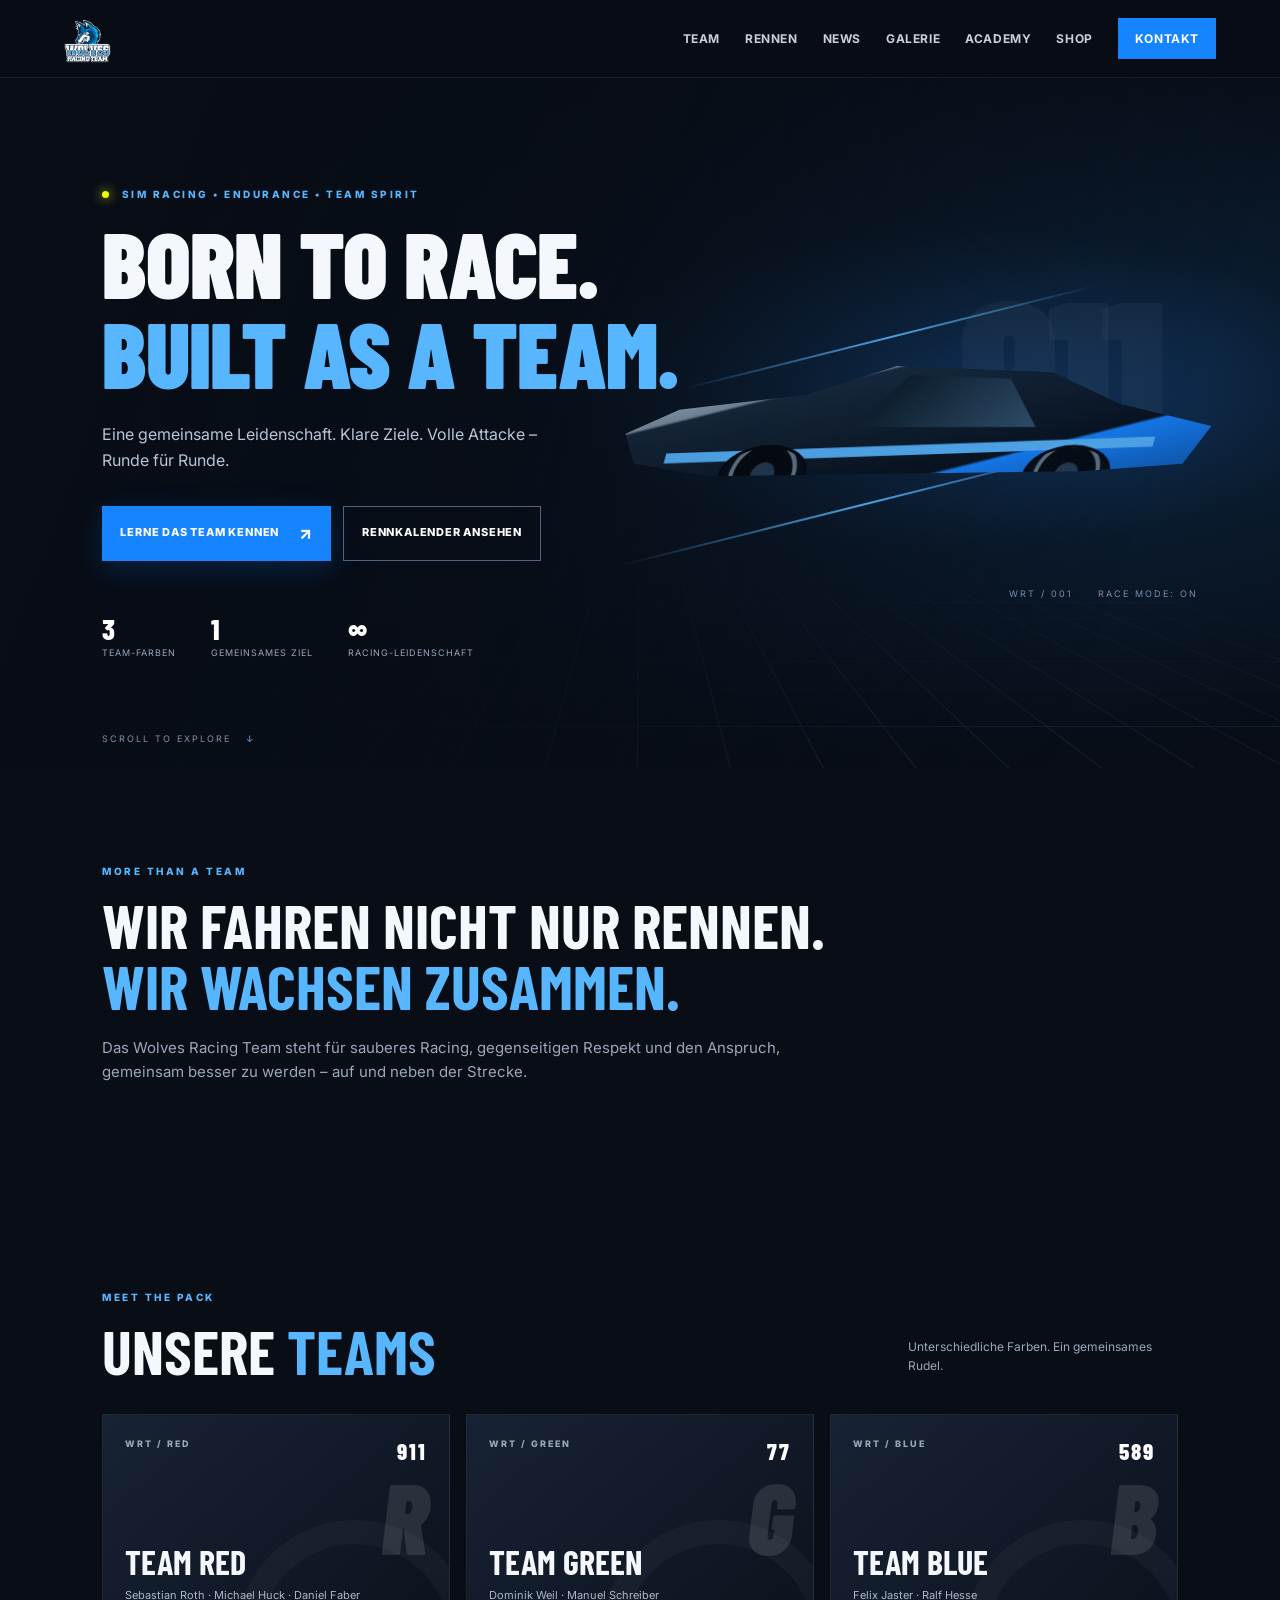
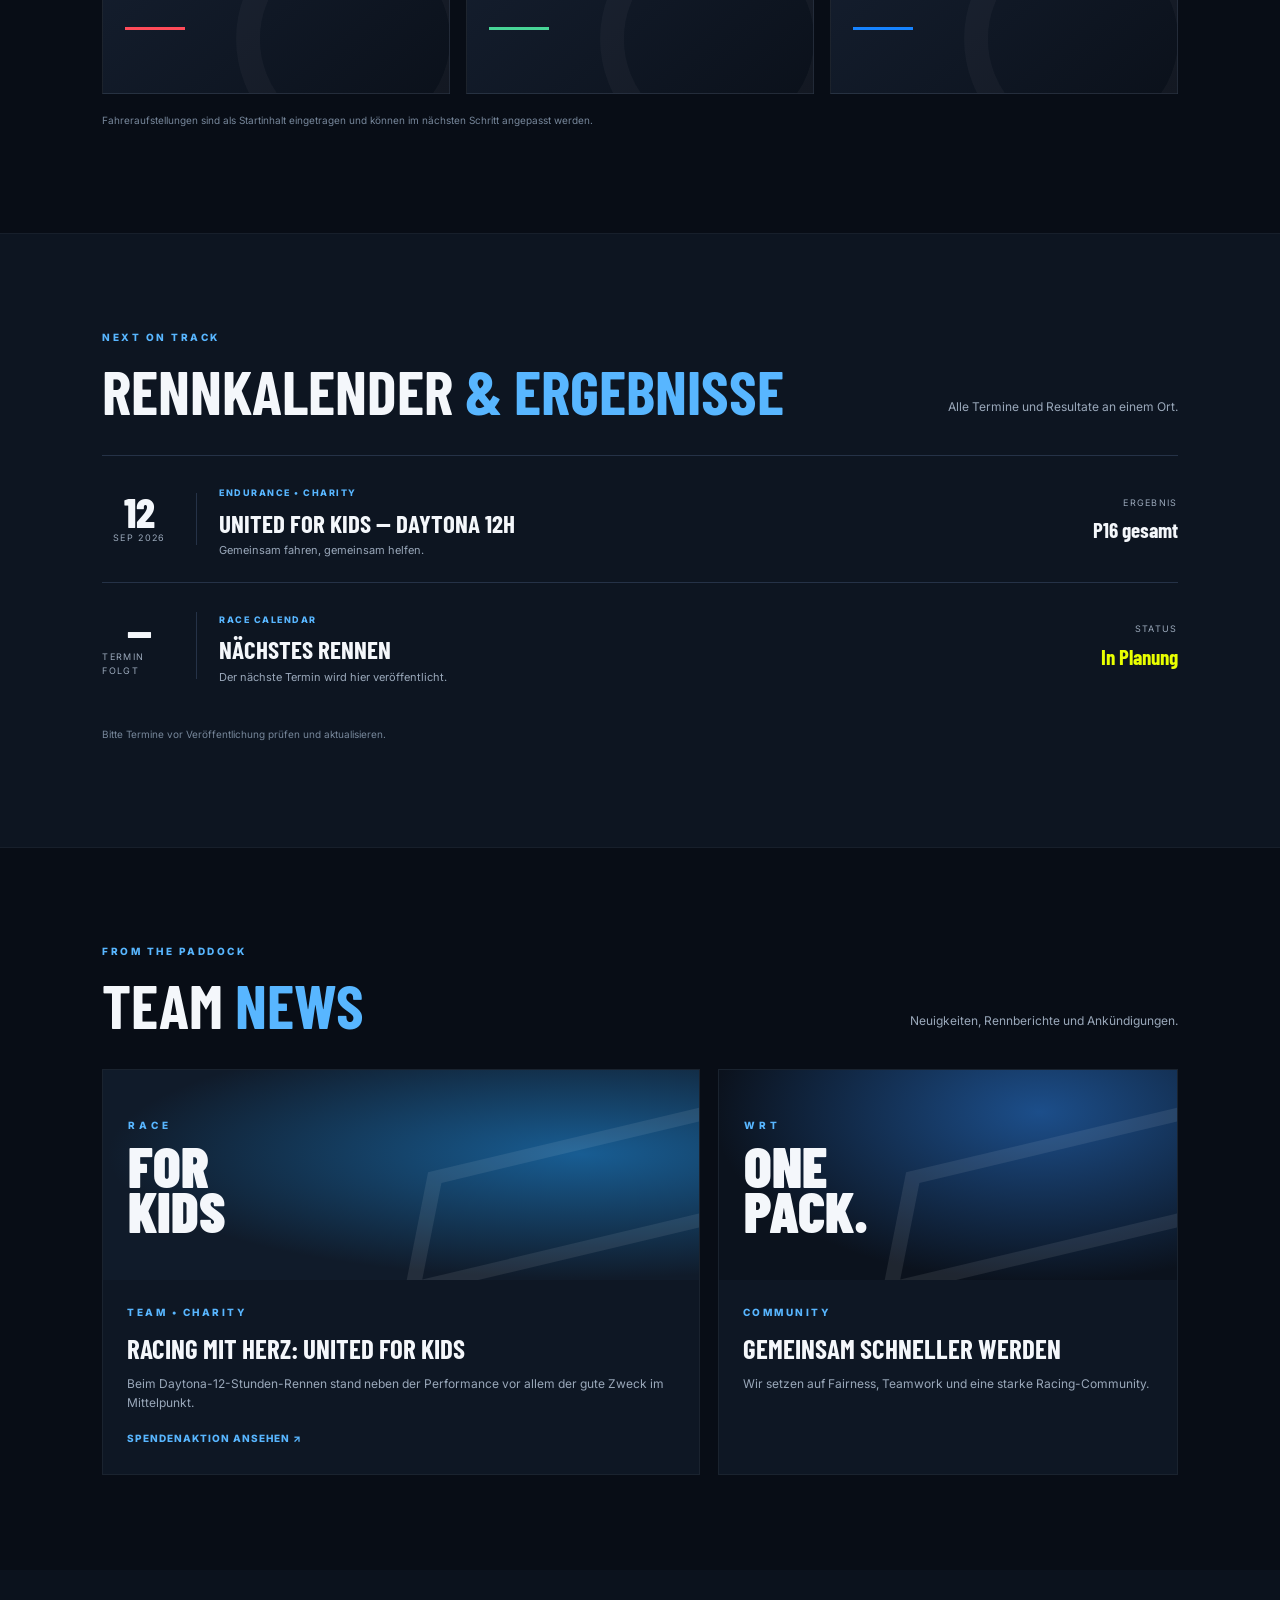
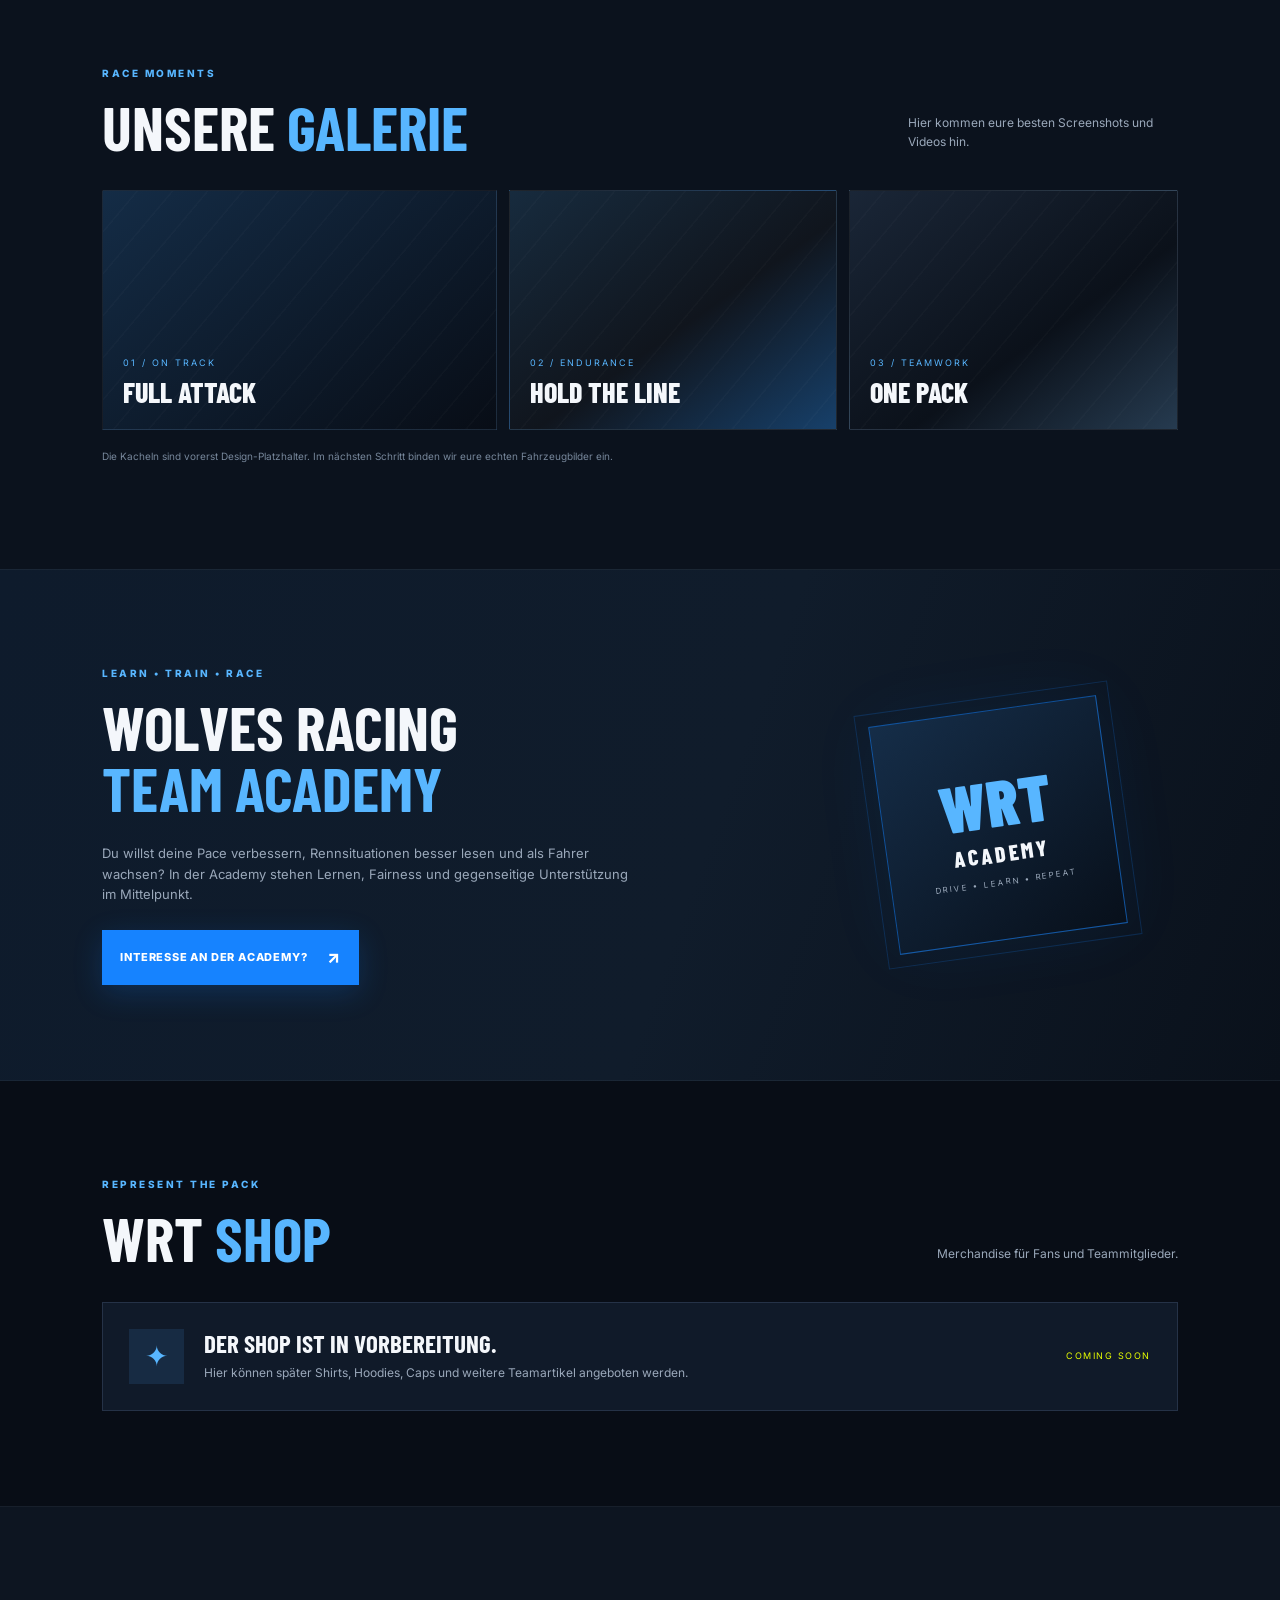
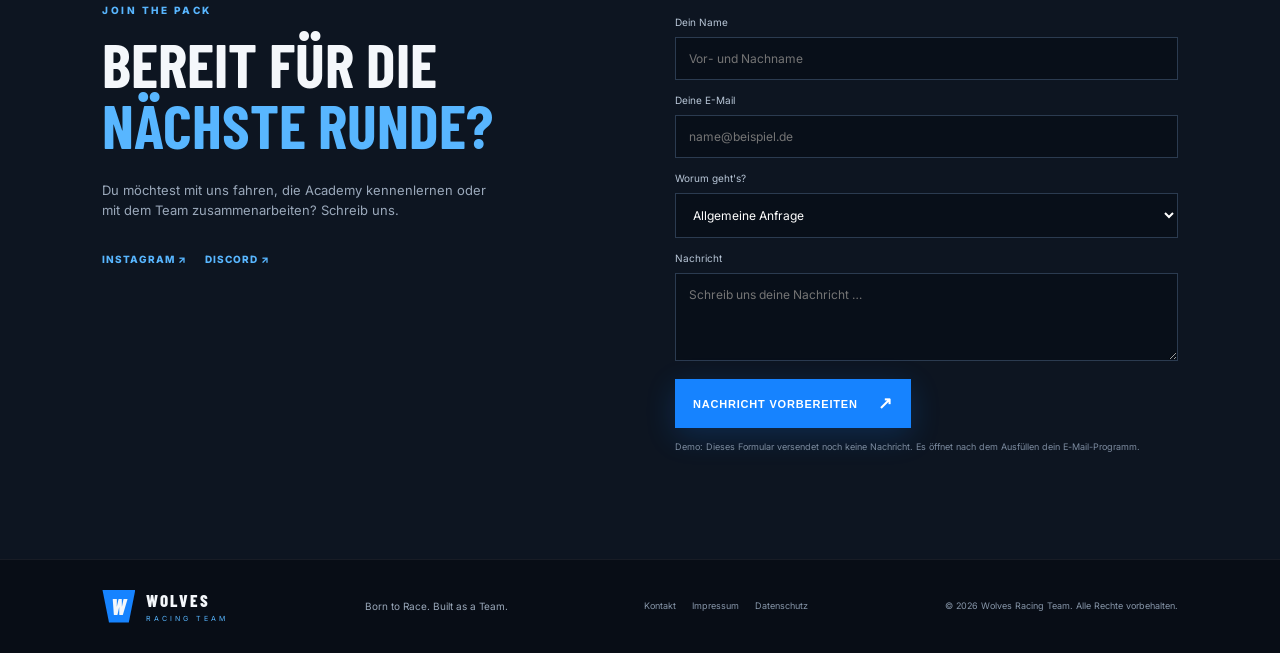
==== commit ee3fb4e7: "Update index.html" ====
--- a/index.html
+++ b/index.html
@@ -11,7 +11,7 @@
 <body>
   <header class="site-header">
     <a class="brand" href="#home" aria-label="Wolves Racing Team Startseite">
-  <img src="wolves-logo.png" alt="Wolves Racing Team Logo" class="brand-logo">
+  <img src="Wolves_Racing_Team_Logo.png" alt="Wolves Racing Team Logo" class="brand-logo">
     <button class="menu-toggle" aria-expanded="false" aria-controls="main-nav">Menü <span>☰</span></button>
     <nav id="main-nav" class="main-nav">
       <a href="#team">Team</a><a href="#events">Rennen</a><a href="#news">News</a>
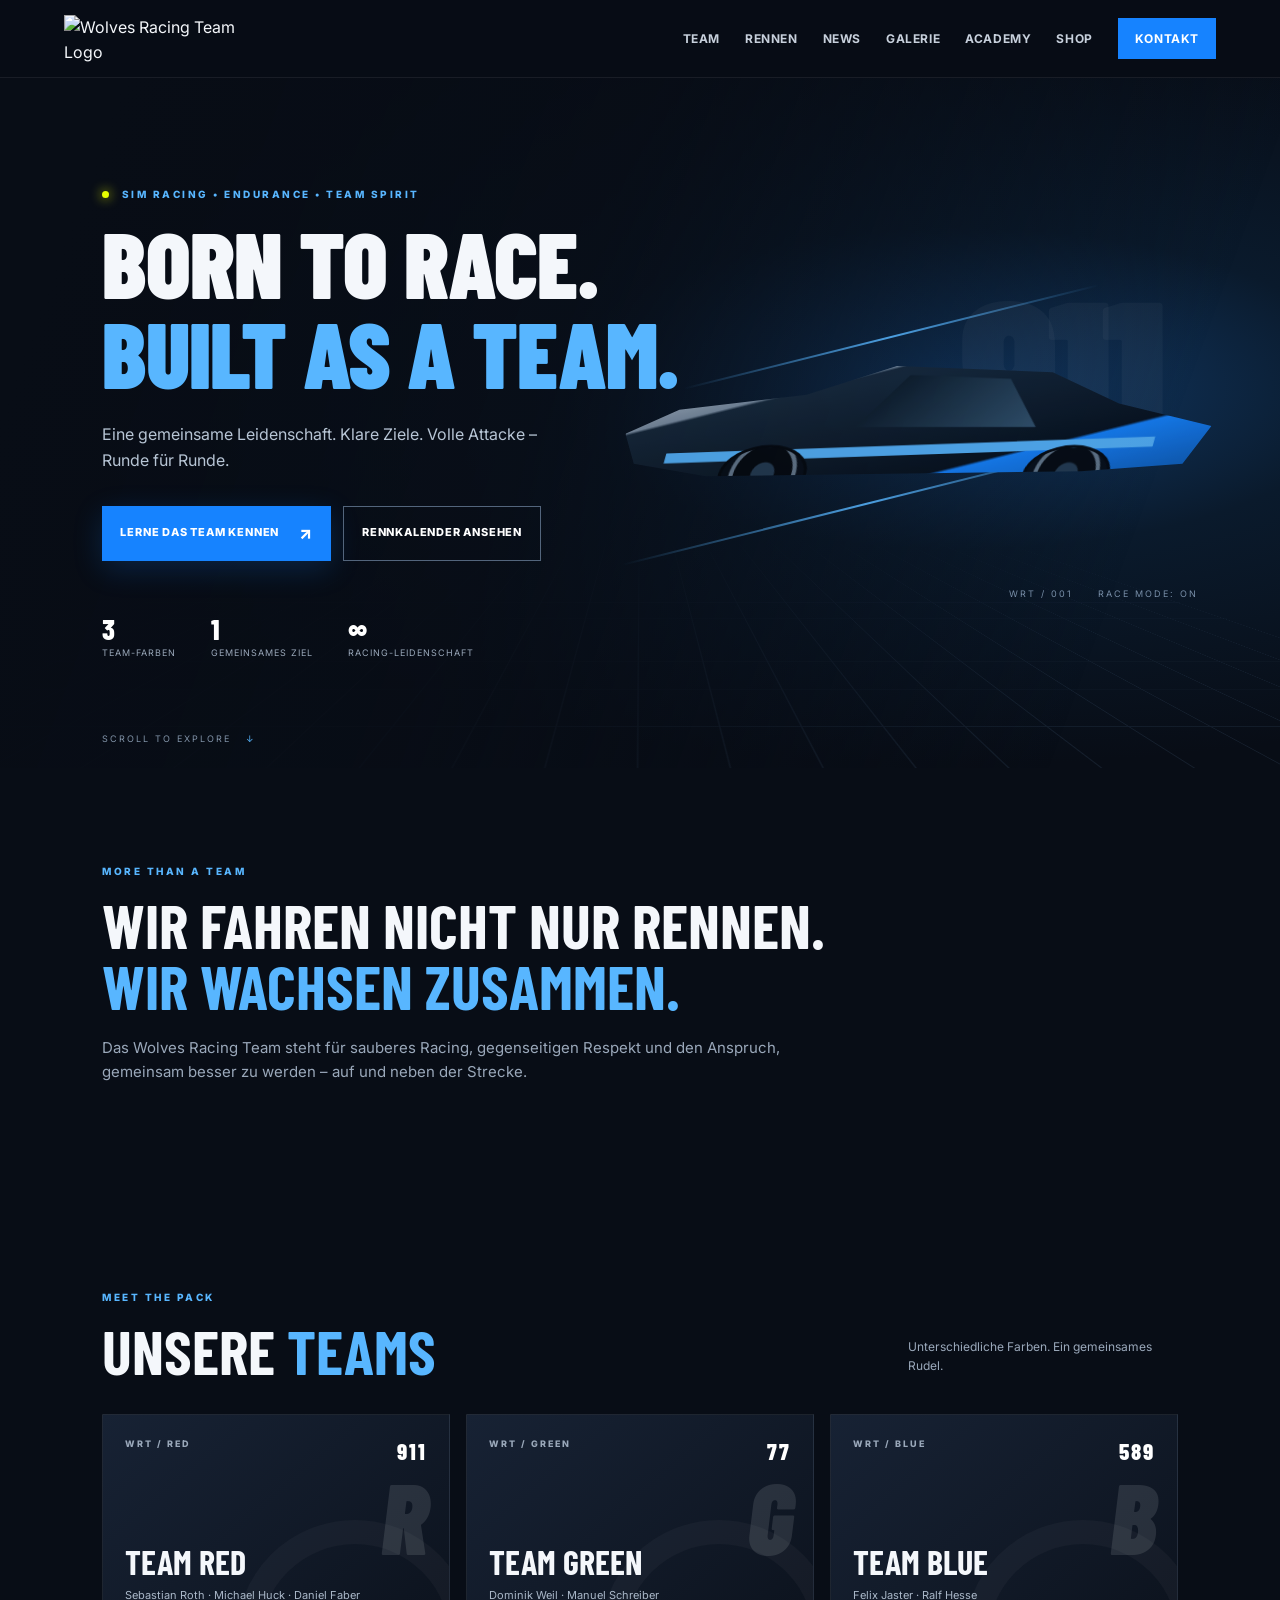
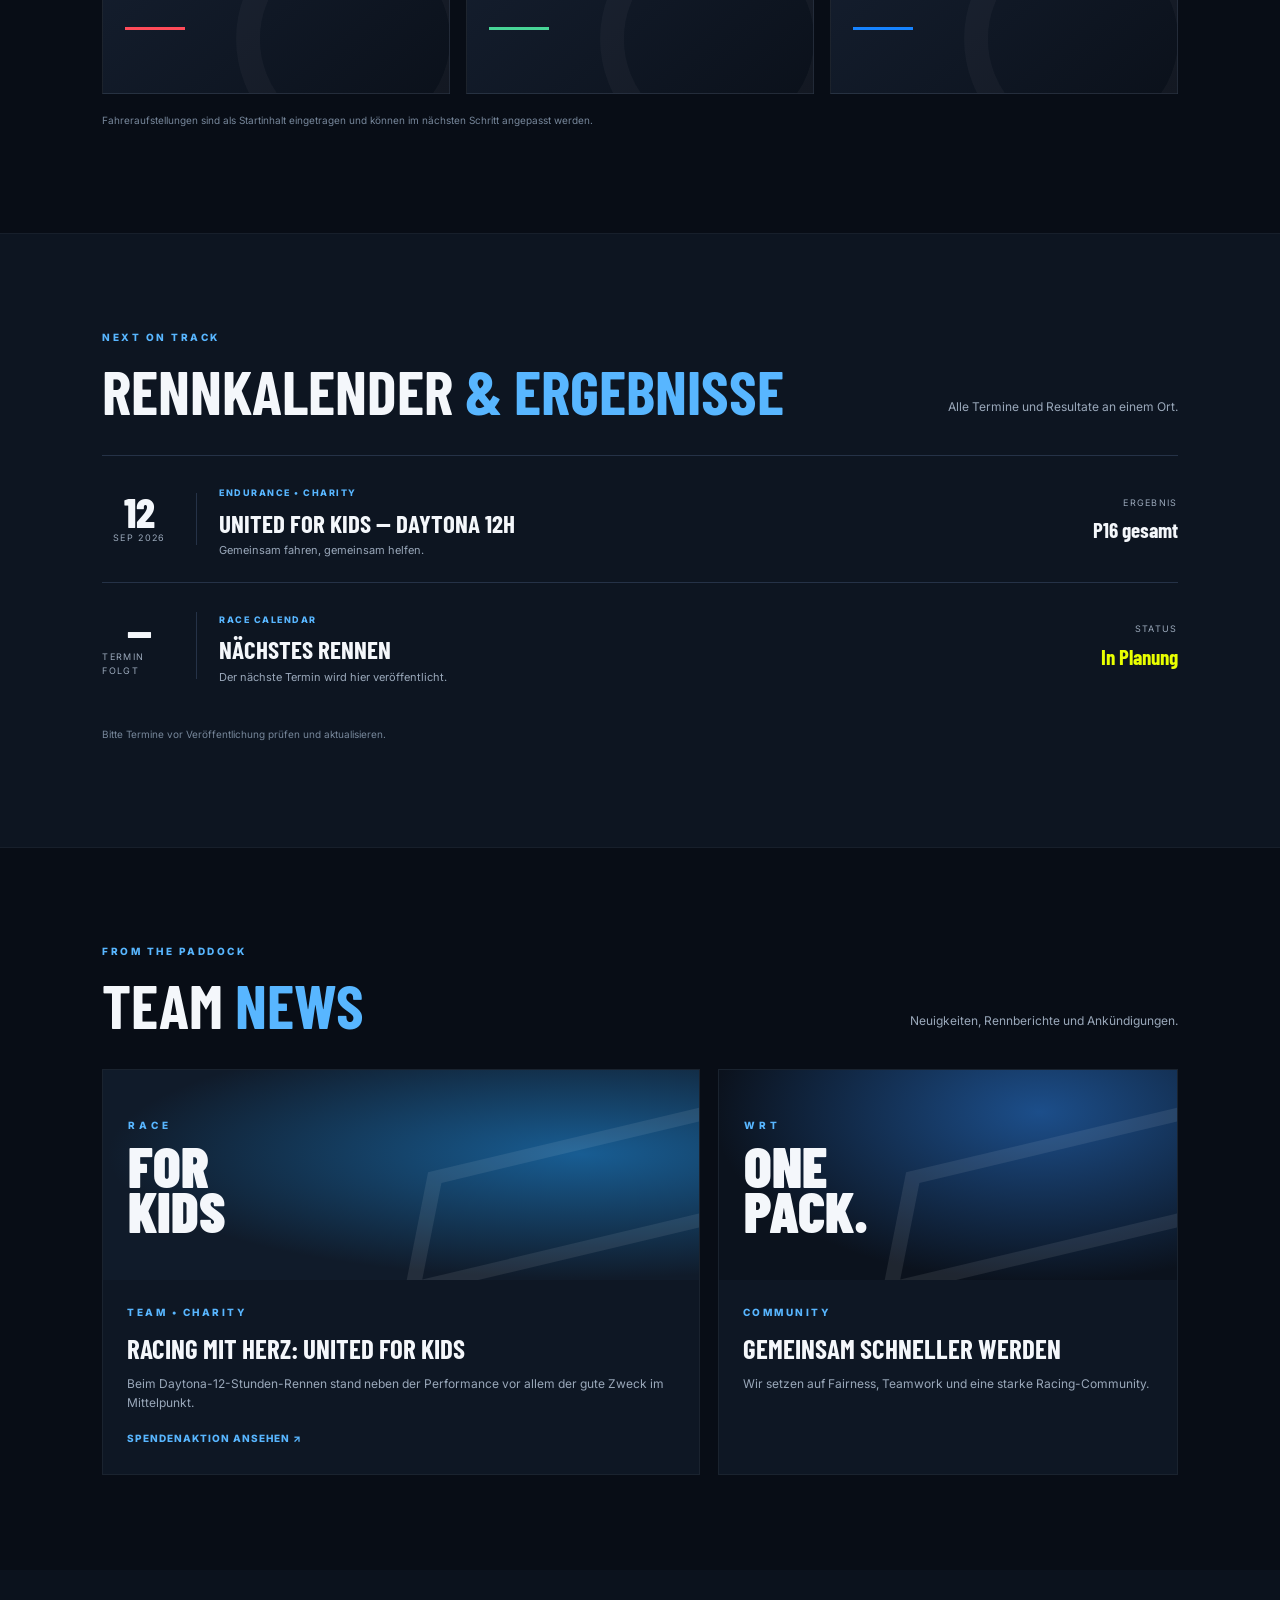
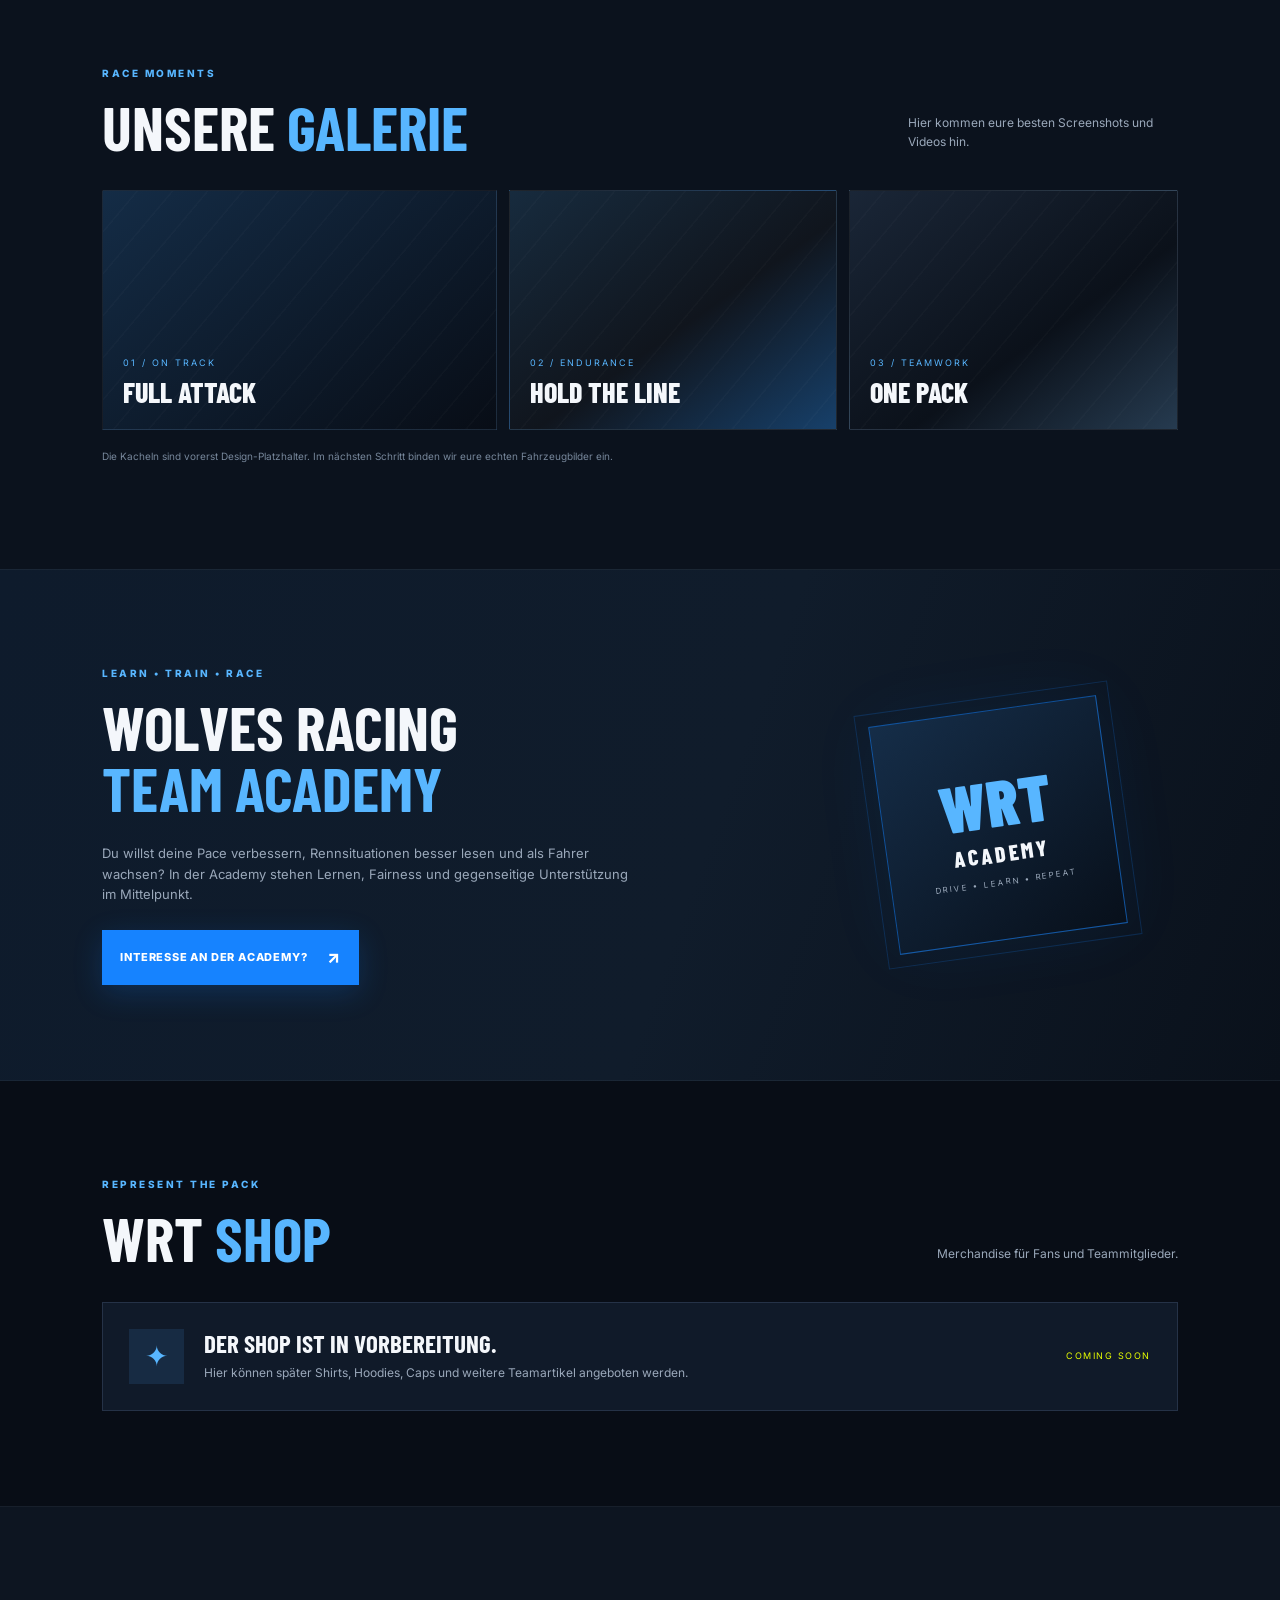
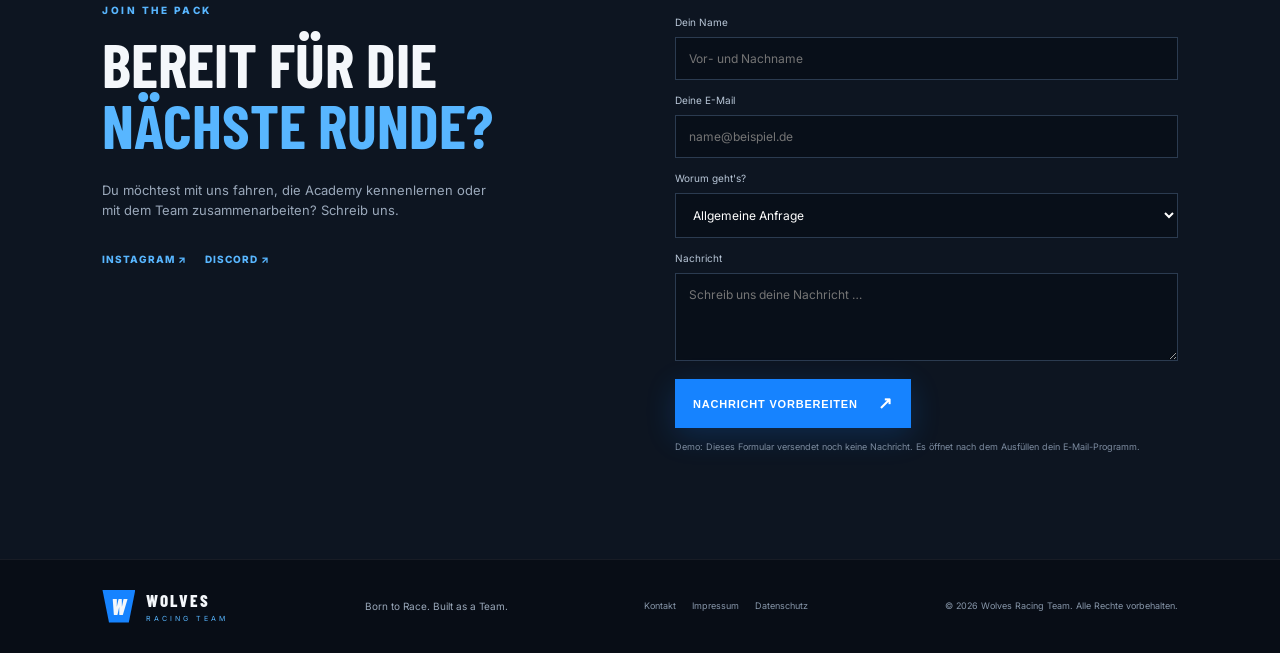
==== commit 61d50bc4: "Update logo image source path in index.html" ====
--- a/index.html
+++ b/index.html
@@ -11,7 +11,7 @@
 <body>
   <header class="site-header">
     <a class="brand" href="#home" aria-label="Wolves Racing Team Startseite">
-  <img src="Wolves_Racing_Team_Logo.png" alt="Wolves Racing Team Logo" class="brand-logo">
+ <img src="/wolves-racing-team/Wolves_Racing_Team_Logo.png" alt="Wolves Racing Team Logo" class="brand-logo">
     <button class="menu-toggle" aria-expanded="false" aria-controls="main-nav">Menü <span>☰</span></button>
     <nav id="main-nav" class="main-nav">
       <a href="#team">Team</a><a href="#events">Rennen</a><a href="#news">News</a>
